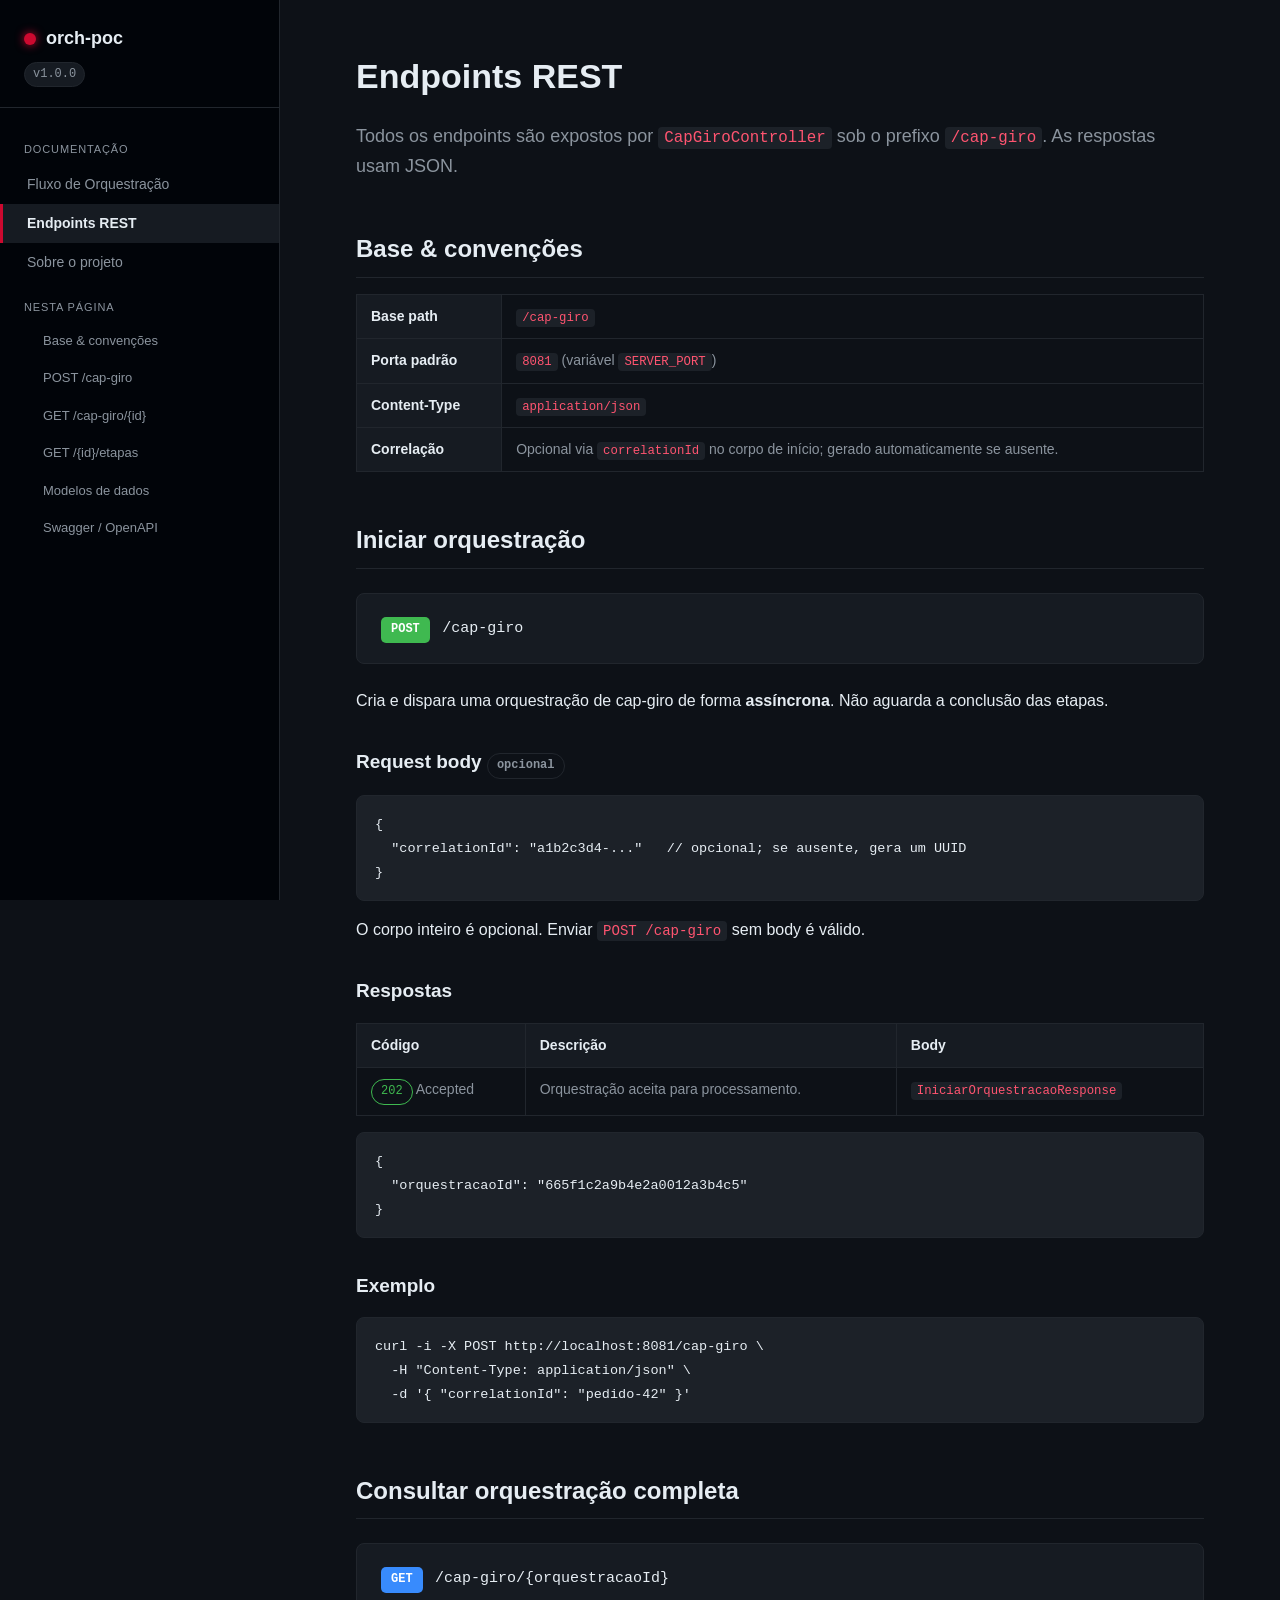
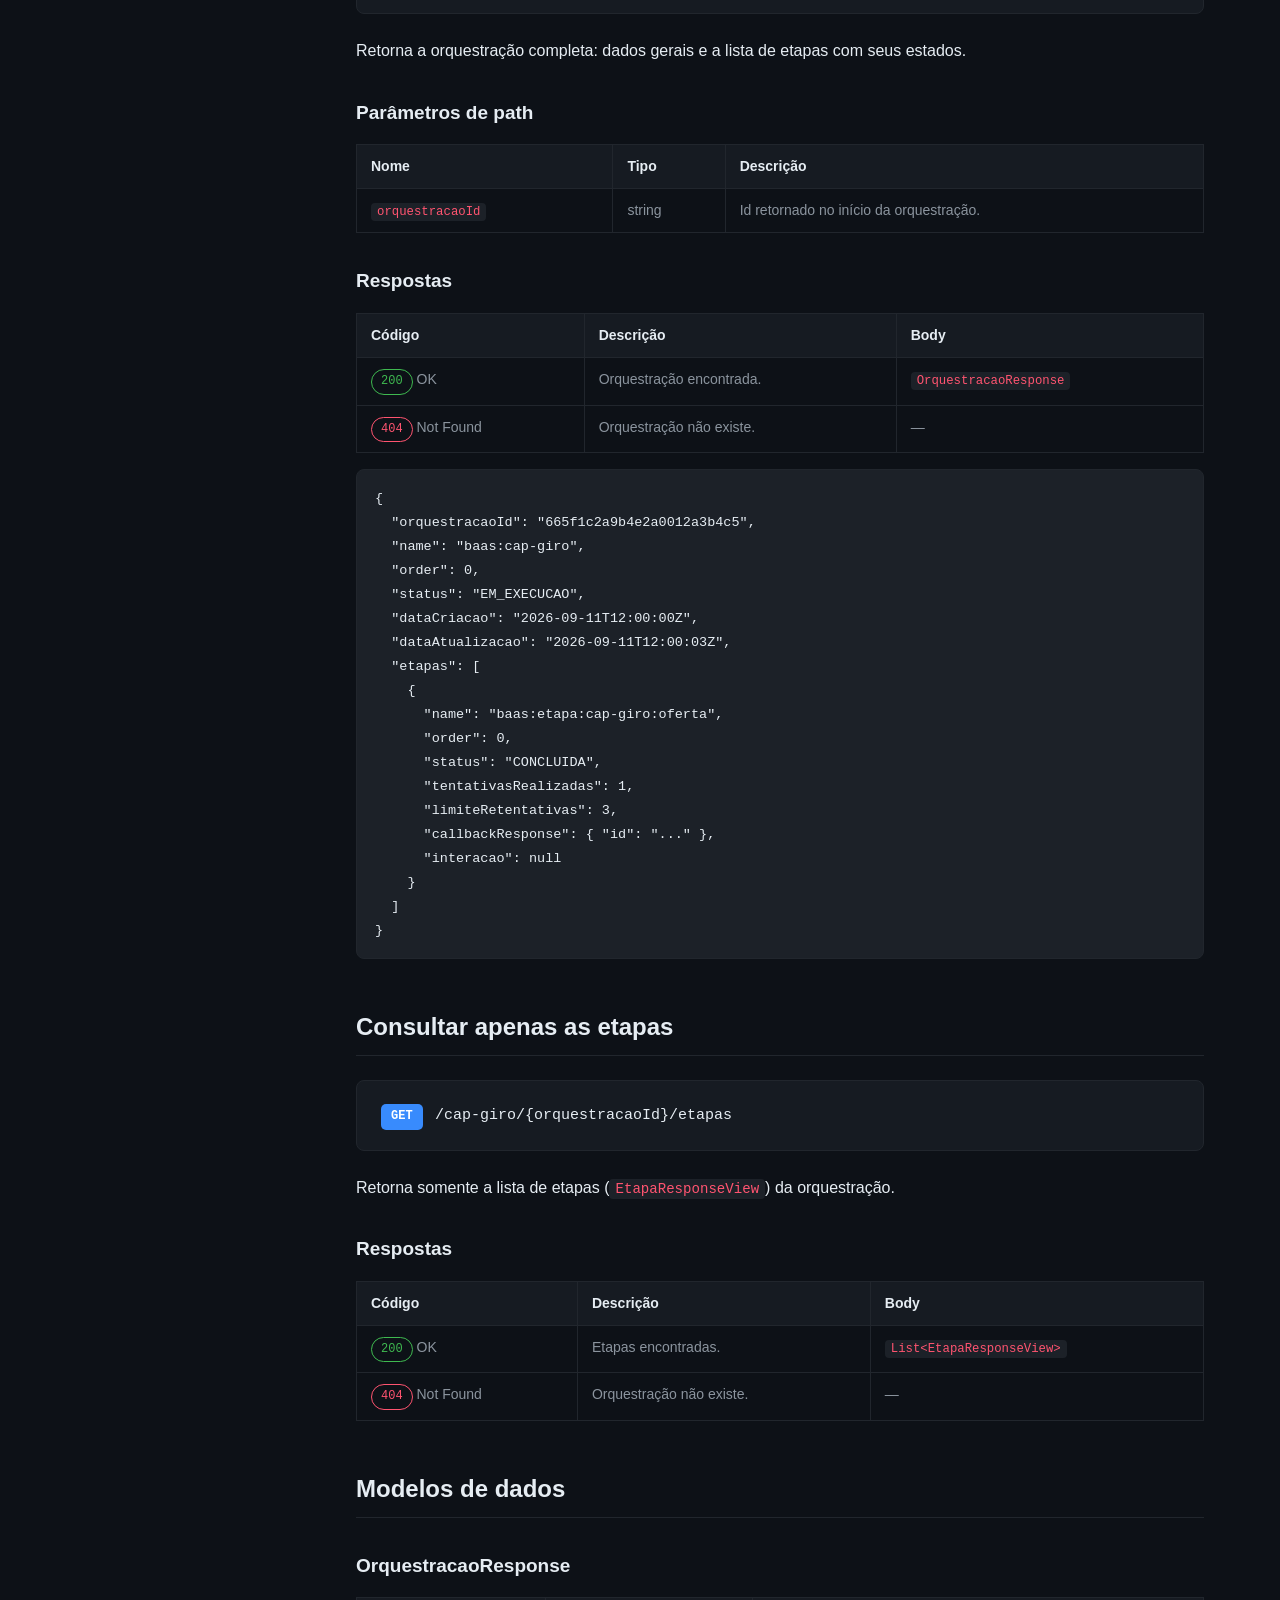
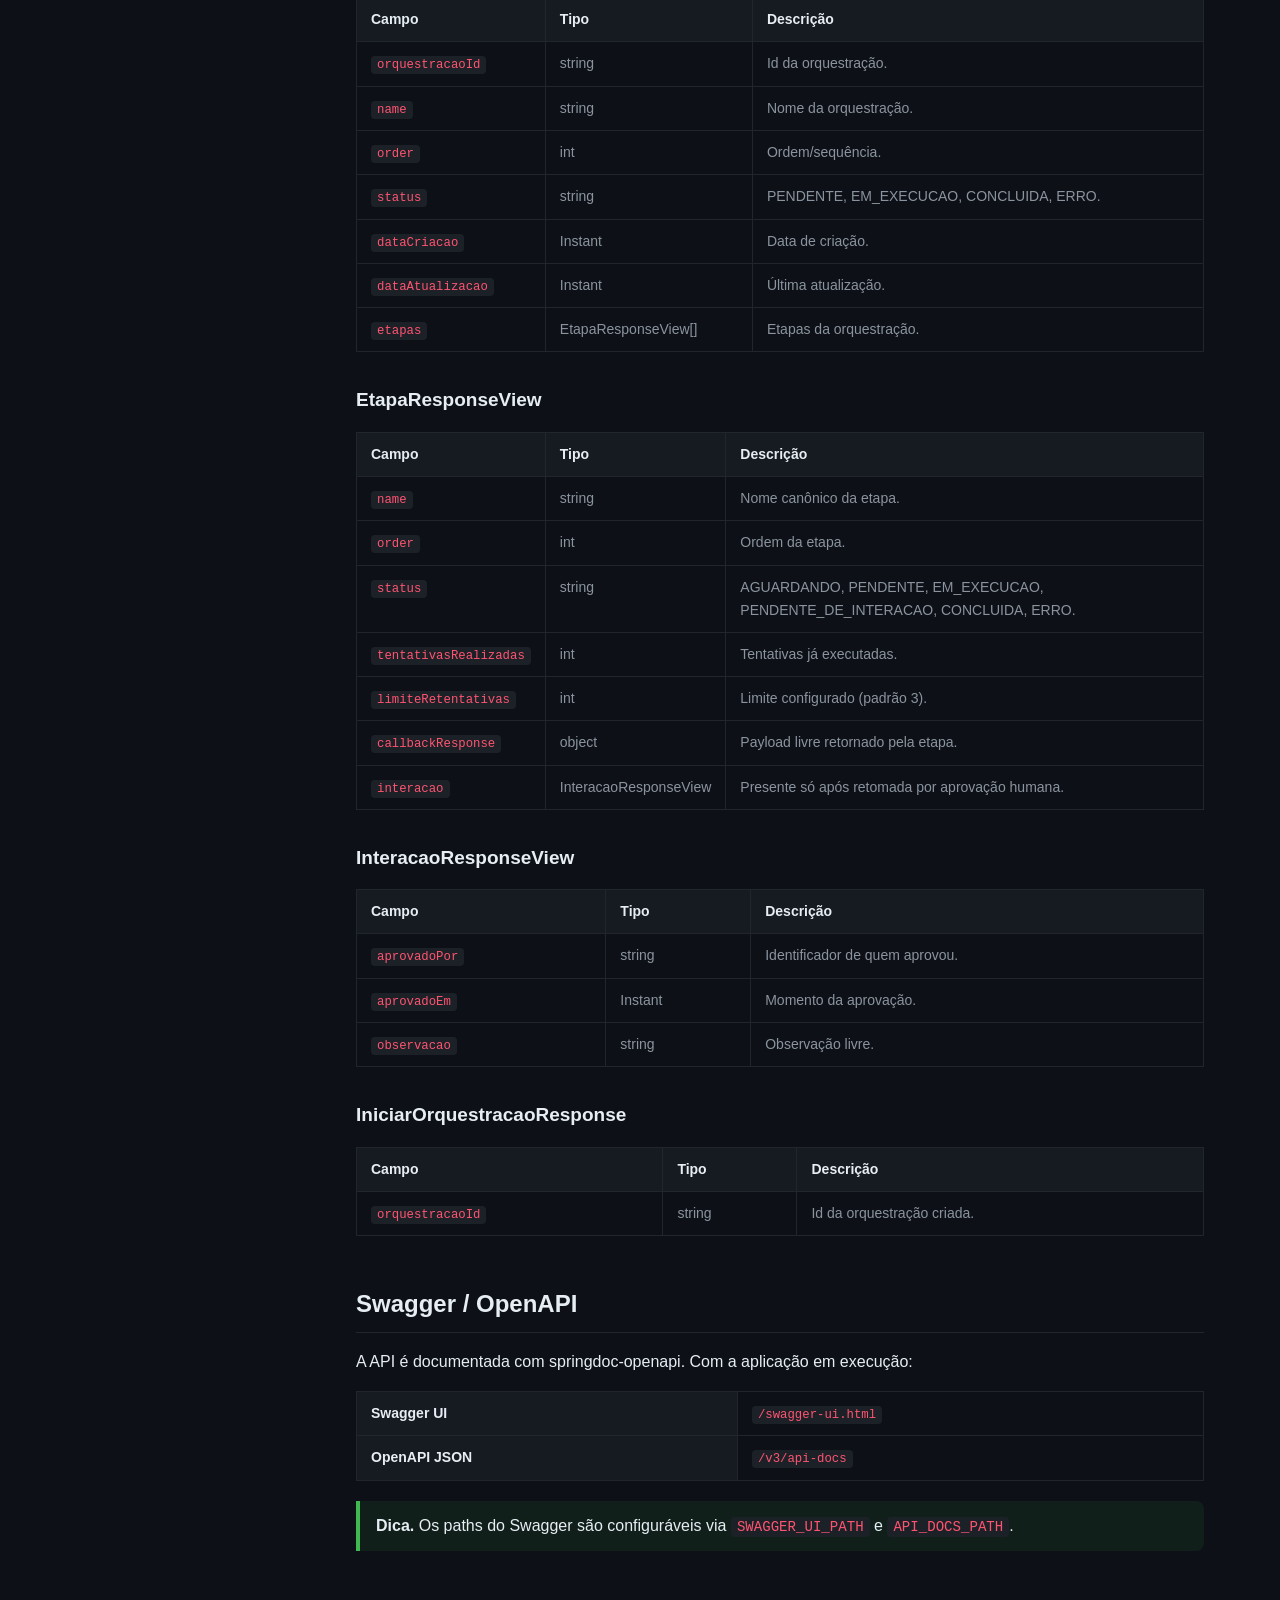
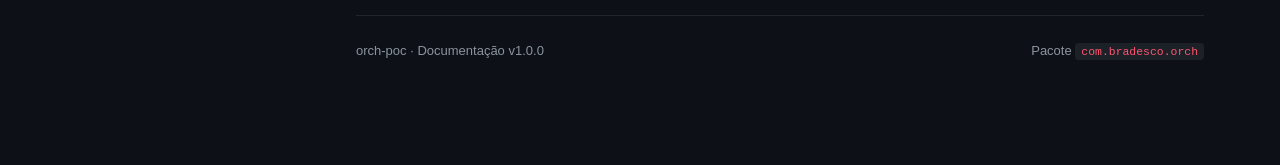
==== docs/endpoints.html @ 972d3a6c "FEAT(INTERACTION)" ====
<!DOCTYPE html>
<html lang="pt-BR">
<head>
    <meta charset="UTF-8">
    <meta name="viewport" content="width=device-width, initial-scale=1.0">
    <title>orch-poc · Endpoints REST</title>
    <link rel="stylesheet" href="assets/style.css">
</head>
<body>
<div class="layout">

    <!-- ================= SIDEBAR ================= -->
    <aside class="sidebar">
        <div class="brand">
            <h1><span class="dot"></span> orch-poc</h1>
            <span class="ver">v1.0.0</span>
        </div>
        <nav>
            <div class="group-title">Documentação</div>
            <a href="index.html">Fluxo de Orquestração</a>
            <a href="endpoints.html" class="active">Endpoints REST</a>
            <a href="sobre.html">Sobre o projeto</a>

            <div class="group-title">Nesta página</div>
            <a href="#base" class="sub">Base &amp; convenções</a>
            <a href="#iniciar" class="sub">POST /cap-giro</a>
            <a href="#consultar" class="sub">GET /cap-giro/{id}</a>
            <a href="#etapas" class="sub">GET /{id}/etapas</a>
            <a href="#modelos" class="sub">Modelos de dados</a>
            <a href="#swagger" class="sub">Swagger / OpenAPI</a>
        </nav>
    </aside>

    <!-- ================= CONTEÚDO ================= -->
    <main class="content">
        <h1>Endpoints REST</h1>
        <p class="lead">
            Todos os endpoints são expostos por <code>CapGiroController</code> sob o prefixo
            <code>/cap-giro</code>. As respostas usam JSON.
        </p>

        <!-- ---------- Base ---------- -->
        <h2 id="base">Base &amp; convenções</h2>
        <table>
            <tbody>
                <tr><th>Base path</th><td><code>/cap-giro</code></td></tr>
                <tr><th>Porta padrão</th><td><code>8081</code> (variável <code>SERVER_PORT</code>)</td></tr>
                <tr><th>Content-Type</th><td><code>application/json</code></td></tr>
                <tr><th>Correlação</th><td>Opcional via <code>correlationId</code> no corpo de início; gerado automaticamente se ausente.</td></tr>
            </tbody>
        </table>

        <!-- ---------- POST ---------- -->
        <h2 id="iniciar">Iniciar orquestração</h2>
        <div class="endpoint">
            <span class="method post">POST</span>
            <span class="path">/cap-giro</span>
        </div>
        <p>Cria e dispara uma orquestração de cap-giro de forma <strong>assíncrona</strong>. Não aguarda a conclusão das etapas.</p>

        <h3>Request body <span class="pill">opcional</span></h3>
        <pre><code>{
  "correlationId": "a1b2c3d4-..."   // opcional; se ausente, gera um UUID
}</code></pre>
        <p>O corpo inteiro é opcional. Enviar <code>POST /cap-giro</code> sem body é válido.</p>

        <h3>Respostas</h3>
        <table>
            <thead><tr><th>Código</th><th>Descrição</th><th>Body</th></tr></thead>
            <tbody>
                <tr>
                    <td><span class="pill ok">202</span> Accepted</td>
                    <td>Orquestração aceita para processamento.</td>
                    <td><code>IniciarOrquestracaoResponse</code></td>
                </tr>
            </tbody>
        </table>
        <pre><code>{
  "orquestracaoId": "665f1c2a9b4e2a0012a3b4c5"
}</code></pre>

        <h3>Exemplo</h3>
        <pre><code>curl -i -X POST http://localhost:8081/cap-giro \
  -H "Content-Type: application/json" \
  -d '{ "correlationId": "pedido-42" }'</code></pre>

        <!-- ---------- GET completo ---------- -->
        <h2 id="consultar">Consultar orquestração completa</h2>
        <div class="endpoint">
            <span class="method get">GET</span>
            <span class="path">/cap-giro/{orquestracaoId}</span>
        </div>
        <p>Retorna a orquestração completa: dados gerais e a lista de etapas com seus estados.</p>

        <h3>Parâmetros de path</h3>
        <table>
            <thead><tr><th>Nome</th><th>Tipo</th><th>Descrição</th></tr></thead>
            <tbody>
                <tr><td><code>orquestracaoId</code></td><td>string</td><td>Id retornado no início da orquestração.</td></tr>
            </tbody>
        </table>

        <h3>Respostas</h3>
        <table>
            <thead><tr><th>Código</th><th>Descrição</th><th>Body</th></tr></thead>
            <tbody>
                <tr><td><span class="pill ok">200</span> OK</td><td>Orquestração encontrada.</td><td><code>OrquestracaoResponse</code></td></tr>
                <tr><td><span class="pill err">404</span> Not Found</td><td>Orquestração não existe.</td><td>—</td></tr>
            </tbody>
        </table>
        <pre><code>{
  "orquestracaoId": "665f1c2a9b4e2a0012a3b4c5",
  "name": "baas:cap-giro",
  "order": 0,
  "status": "EM_EXECUCAO",
  "dataCriacao": "2026-09-11T12:00:00Z",
  "dataAtualizacao": "2026-09-11T12:00:03Z",
  "etapas": [
    {
      "name": "baas:etapa:cap-giro:oferta",
      "order": 0,
      "status": "CONCLUIDA",
      "tentativasRealizadas": 1,
      "limiteRetentativas": 3,
      "callbackResponse": { "id": "..." },
      "interacao": null
    }
  ]
}</code></pre>

        <!-- ---------- GET etapas ---------- -->
        <h2 id="etapas">Consultar apenas as etapas</h2>
        <div class="endpoint">
            <span class="method get">GET</span>
            <span class="path">/cap-giro/{orquestracaoId}/etapas</span>
        </div>
        <p>Retorna somente a lista de etapas (<code>EtapaResponseView</code>) da orquestração.</p>

        <h3>Respostas</h3>
        <table>
            <thead><tr><th>Código</th><th>Descrição</th><th>Body</th></tr></thead>
            <tbody>
                <tr><td><span class="pill ok">200</span> OK</td><td>Etapas encontradas.</td><td><code>List&lt;EtapaResponseView&gt;</code></td></tr>
                <tr><td><span class="pill err">404</span> Not Found</td><td>Orquestração não existe.</td><td>—</td></tr>
            </tbody>
        </table>

        <!-- ---------- Modelos ---------- -->
        <h2 id="modelos">Modelos de dados</h2>

        <h3>OrquestracaoResponse</h3>
        <table>
            <thead><tr><th>Campo</th><th>Tipo</th><th>Descrição</th></tr></thead>
            <tbody>
                <tr><td><code>orquestracaoId</code></td><td>string</td><td>Id da orquestração.</td></tr>
                <tr><td><code>name</code></td><td>string</td><td>Nome da orquestração.</td></tr>
                <tr><td><code>order</code></td><td>int</td><td>Ordem/sequência.</td></tr>
                <tr><td><code>status</code></td><td>string</td><td>PENDENTE, EM_EXECUCAO, CONCLUIDA, ERRO.</td></tr>
                <tr><td><code>dataCriacao</code></td><td>Instant</td><td>Data de criação.</td></tr>
                <tr><td><code>dataAtualizacao</code></td><td>Instant</td><td>Última atualização.</td></tr>
                <tr><td><code>etapas</code></td><td>EtapaResponseView[]</td><td>Etapas da orquestração.</td></tr>
            </tbody>
        </table>

        <h3>EtapaResponseView</h3>
        <table>
            <thead><tr><th>Campo</th><th>Tipo</th><th>Descrição</th></tr></thead>
            <tbody>
                <tr><td><code>name</code></td><td>string</td><td>Nome canônico da etapa.</td></tr>
                <tr><td><code>order</code></td><td>int</td><td>Ordem da etapa.</td></tr>
                <tr><td><code>status</code></td><td>string</td><td>AGUARDANDO, PENDENTE, EM_EXECUCAO, PENDENTE_DE_INTERACAO, CONCLUIDA, ERRO.</td></tr>
                <tr><td><code>tentativasRealizadas</code></td><td>int</td><td>Tentativas já executadas.</td></tr>
                <tr><td><code>limiteRetentativas</code></td><td>int</td><td>Limite configurado (padrão 3).</td></tr>
                <tr><td><code>callbackResponse</code></td><td>object</td><td>Payload livre retornado pela etapa.</td></tr>
                <tr><td><code>interacao</code></td><td>InteracaoResponseView</td><td>Presente só após retomada por aprovação humana.</td></tr>
            </tbody>
        </table>

        <h3>InteracaoResponseView</h3>
        <table>
            <thead><tr><th>Campo</th><th>Tipo</th><th>Descrição</th></tr></thead>
            <tbody>
                <tr><td><code>aprovadoPor</code></td><td>string</td><td>Identificador de quem aprovou.</td></tr>
                <tr><td><code>aprovadoEm</code></td><td>Instant</td><td>Momento da aprovação.</td></tr>
                <tr><td><code>observacao</code></td><td>string</td><td>Observação livre.</td></tr>
            </tbody>
        </table>

        <h3>IniciarOrquestracaoResponse</h3>
        <table>
            <thead><tr><th>Campo</th><th>Tipo</th><th>Descrição</th></tr></thead>
            <tbody>
                <tr><td><code>orquestracaoId</code></td><td>string</td><td>Id da orquestração criada.</td></tr>
            </tbody>
        </table>

        <!-- ---------- Swagger ---------- -->
        <h2 id="swagger">Swagger / OpenAPI</h2>
        <p>A API é documentada com springdoc-openapi. Com a aplicação em execução:</p>
        <table>
            <tbody>
                <tr><th>Swagger UI</th><td><code>/swagger-ui.html</code></td></tr>
                <tr><th>OpenAPI JSON</th><td><code>/v3/api-docs</code></td></tr>
            </tbody>
        </table>
        <div class="note tip">
            <strong>Dica.</strong> Os paths do Swagger são configuráveis via
            <code>SWAGGER_UI_PATH</code> e <code>API_DOCS_PATH</code>.
        </div>

        <footer class="docfooter">
            <span>orch-poc · Documentação v1.0.0</span>
            <span>Pacote <code>com.bradesco.orch</code></span>
        </footer>
    </main>
</div>
</body>
</html>
---- docs/assets/style.css ----
/* ==========================================================================
   orch-poc — documentacao
   Tema escuro com sidebar fixa. Compartilhado por todas as paginas.
   ========================================================================== */

:root {
    --bg: #0d1117;
    --bg-elev: #161b22;
    --bg-sidebar: #010409;
    --border: #21262d;
    --text: #e6edf3;
    --text-muted: #8b949e;
    --accent: #cc092f;          /* vermelho Bradesco */
    --accent-soft: #ff5470;
    --link: #58a6ff;
    --code-bg: #1c2128;
    --green: #3fb950;
    --yellow: #d29922;
    --blue: #388bfd;
    --purple: #a371f7;
    --sidebar-w: 280px;
    --radius: 8px;
    --font: -apple-system, BlinkMacSystemFont, "Segoe UI", Roboto, Helvetica, Arial, sans-serif;
    --mono: "SFMono-Regular", ui-monospace, "Cascadia Code", Consolas, "Liberation Mono", monospace;
}

* { box-sizing: border-box; }

html { scroll-behavior: smooth; }

body {
    margin: 0;
    background: var(--bg);
    color: var(--text);
    font-family: var(--font);
    font-size: 16px;
    line-height: 1.65;
    -webkit-font-smoothing: antialiased;
}

a { color: var(--link); text-decoration: none; }
a:hover { text-decoration: underline; }

/* ---------- Layout ---------- */
.layout { display: flex; min-height: 100vh; }

/* ---------- Sidebar ---------- */
.sidebar {
    width: var(--sidebar-w);
    min-width: var(--sidebar-w);
    background: var(--bg-sidebar);
    border-right: 1px solid var(--border);
    padding: 24px 0;
    position: sticky;
    top: 0;
    height: 100vh;
    overflow-y: auto;
}

.sidebar .brand {
    padding: 0 24px 20px;
    border-bottom: 1px solid var(--border);
    margin-bottom: 16px;
}
.sidebar .brand h1 {
    font-size: 18px;
    margin: 0;
    display: flex;
    align-items: center;
    gap: 10px;
}
.sidebar .brand .dot {
    width: 12px; height: 12px; border-radius: 50%;
    background: var(--accent);
    box-shadow: 0 0 10px var(--accent);
}
.sidebar .brand .ver {
    display: inline-block;
    margin-top: 8px;
    font-size: 12px;
    color: var(--text-muted);
    font-family: var(--mono);
    background: var(--bg-elev);
    border: 1px solid var(--border);
    padding: 2px 8px;
    border-radius: 20px;
}

.sidebar nav .group-title {
    padding: 16px 24px 6px;
    font-size: 11px;
    letter-spacing: 0.08em;
    text-transform: uppercase;
    color: var(--text-muted);
}
.sidebar nav a {
    display: block;
    padding: 8px 24px;
    color: var(--text-muted);
    border-left: 3px solid transparent;
    font-size: 14px;
}
.sidebar nav a:hover {
    color: var(--text);
    background: var(--bg-elev);
    text-decoration: none;
}
.sidebar nav a.active {
    color: var(--text);
    border-left-color: var(--accent);
    background: var(--bg-elev);
    font-weight: 600;
}
.sidebar nav a.sub { padding-left: 40px; font-size: 13px; }

/* ---------- Content ---------- */
.content {
    flex: 1;
    padding: 48px 56px 96px;
    max-width: 960px;
    margin: 0 auto;
    width: 100%;
}

.content h1 { font-size: 34px; margin: 0 0 8px; }
.content h2 {
    font-size: 24px;
    margin: 48px 0 16px;
    padding-bottom: 8px;
    border-bottom: 1px solid var(--border);
}
.content h3 { font-size: 19px; margin: 32px 0 12px; }
.content p { color: var(--text); }
.content .lead { color: var(--text-muted); font-size: 18px; margin-bottom: 32px; }

.content ul, .content ol { padding-left: 22px; }
.content li { margin: 6px 0; }

/* ---------- Code ---------- */
code {
    font-family: var(--mono);
    font-size: 0.88em;
    background: var(--code-bg);
    padding: 2px 6px;
    border-radius: 4px;
    color: var(--accent-soft);
}
pre {
    background: var(--code-bg);
    border: 1px solid var(--border);
    border-radius: var(--radius);
    padding: 16px 18px;
    overflow-x: auto;
    line-height: 1.5;
}
pre code {
    background: none;
    padding: 0;
    color: var(--text);
    font-size: 13.5px;
}

/* ---------- Tables ---------- */
table {
    width: 100%;
    border-collapse: collapse;
    margin: 16px 0;
    font-size: 14px;
}
th, td {
    text-align: left;
    padding: 10px 14px;
    border: 1px solid var(--border);
    vertical-align: top;
}
th { background: var(--bg-elev); color: var(--text); font-weight: 600; }
td { color: var(--text-muted); }
td code { color: var(--accent-soft); }

/* ---------- Callouts ---------- */
.note {
    border-left: 4px solid var(--blue);
    background: rgba(56, 139, 253, 0.08);
    padding: 12px 16px;
    border-radius: 0 var(--radius) var(--radius) 0;
    margin: 20px 0;
}
.note.warn { border-left-color: var(--yellow); background: rgba(210, 153, 34, 0.08); }
.note.tip  { border-left-color: var(--green); background: rgba(63, 185, 80, 0.08); }
.note strong { color: var(--text); }

/* ---------- HTTP method badges ---------- */
.method {
    display: inline-block;
    font-family: var(--mono);
    font-size: 12px;
    font-weight: 700;
    padding: 3px 10px;
    border-radius: 5px;
    margin-right: 8px;
    color: #fff;
}
.method.get  { background: var(--blue); }
.method.post { background: var(--green); }
.method.put  { background: var(--yellow); color: #000; }
.method.del  { background: var(--accent); }

.endpoint {
    background: var(--bg-elev);
    border: 1px solid var(--border);
    border-radius: var(--radius);
    padding: 20px 24px;
    margin: 24px 0;
}
.endpoint .path {
    font-family: var(--mono);
    font-size: 15px;
    color: var(--text);
}

/* ---------- Status pills ---------- */
.pill {
    display: inline-block;
    font-family: var(--mono);
    font-size: 12px;
    padding: 2px 9px;
    border-radius: 20px;
    border: 1px solid var(--border);
    color: var(--text-muted);
}
.pill.ok   { color: var(--green);  border-color: var(--green); }
.pill.warn { color: var(--yellow); border-color: var(--yellow); }
.pill.err  { color: var(--accent-soft); border-color: var(--accent-soft); }
.pill.info { color: var(--blue);   border-color: var(--blue); }

/* ---------- Flow diagram ---------- */
.flow {
    display: flex;
    flex-direction: column;
    gap: 12px;
    margin: 24px 0;
}
.flow .step {
    display: flex;
    gap: 16px;
    align-items: flex-start;
    background: var(--bg-elev);
    border: 1px solid var(--border);
    border-radius: var(--radius);
    padding: 16px 18px;
}
.flow .step .num {
    flex: 0 0 32px;
    height: 32px; width: 32px;
    display: flex; align-items: center; justify-content: center;
    background: var(--accent);
    color: #fff;
    border-radius: 50%;
    font-weight: 700;
    font-family: var(--mono);
}
.flow .step .body h4 { margin: 2px 0 4px; font-size: 16px; }
.flow .step .body p { margin: 0; color: var(--text-muted); font-size: 14px; }
.flow .arrow { text-align: center; color: var(--text-muted); font-size: 20px; line-height: 0.4; }

/* ---------- Cards ---------- */
.cards { display: grid; grid-template-columns: repeat(auto-fit, minmax(220px, 1fr)); gap: 16px; margin: 24px 0; }
.card {
    background: var(--bg-elev);
    border: 1px solid var(--border);
    border-radius: var(--radius);
    padding: 20px;
}
.card h3 { margin: 0 0 8px; font-size: 16px; }
.card p { margin: 0; color: var(--text-muted); font-size: 14px; }

/* ---------- Footer ---------- */
.docfooter {
    margin-top: 64px;
    padding-top: 24px;
    border-top: 1px solid var(--border);
    color: var(--text-muted);
    font-size: 13px;
    display: flex;
    justify-content: space-between;
    flex-wrap: wrap;
    gap: 8px;
}

/* ---------- Responsive ---------- */
@media (max-width: 800px) {
    .layout { flex-direction: column; }
    .sidebar { width: 100%; min-width: 0; height: auto; position: relative; }
    .sidebar { height: auto; }
    .content { padding: 32px 20px 64px; }
}
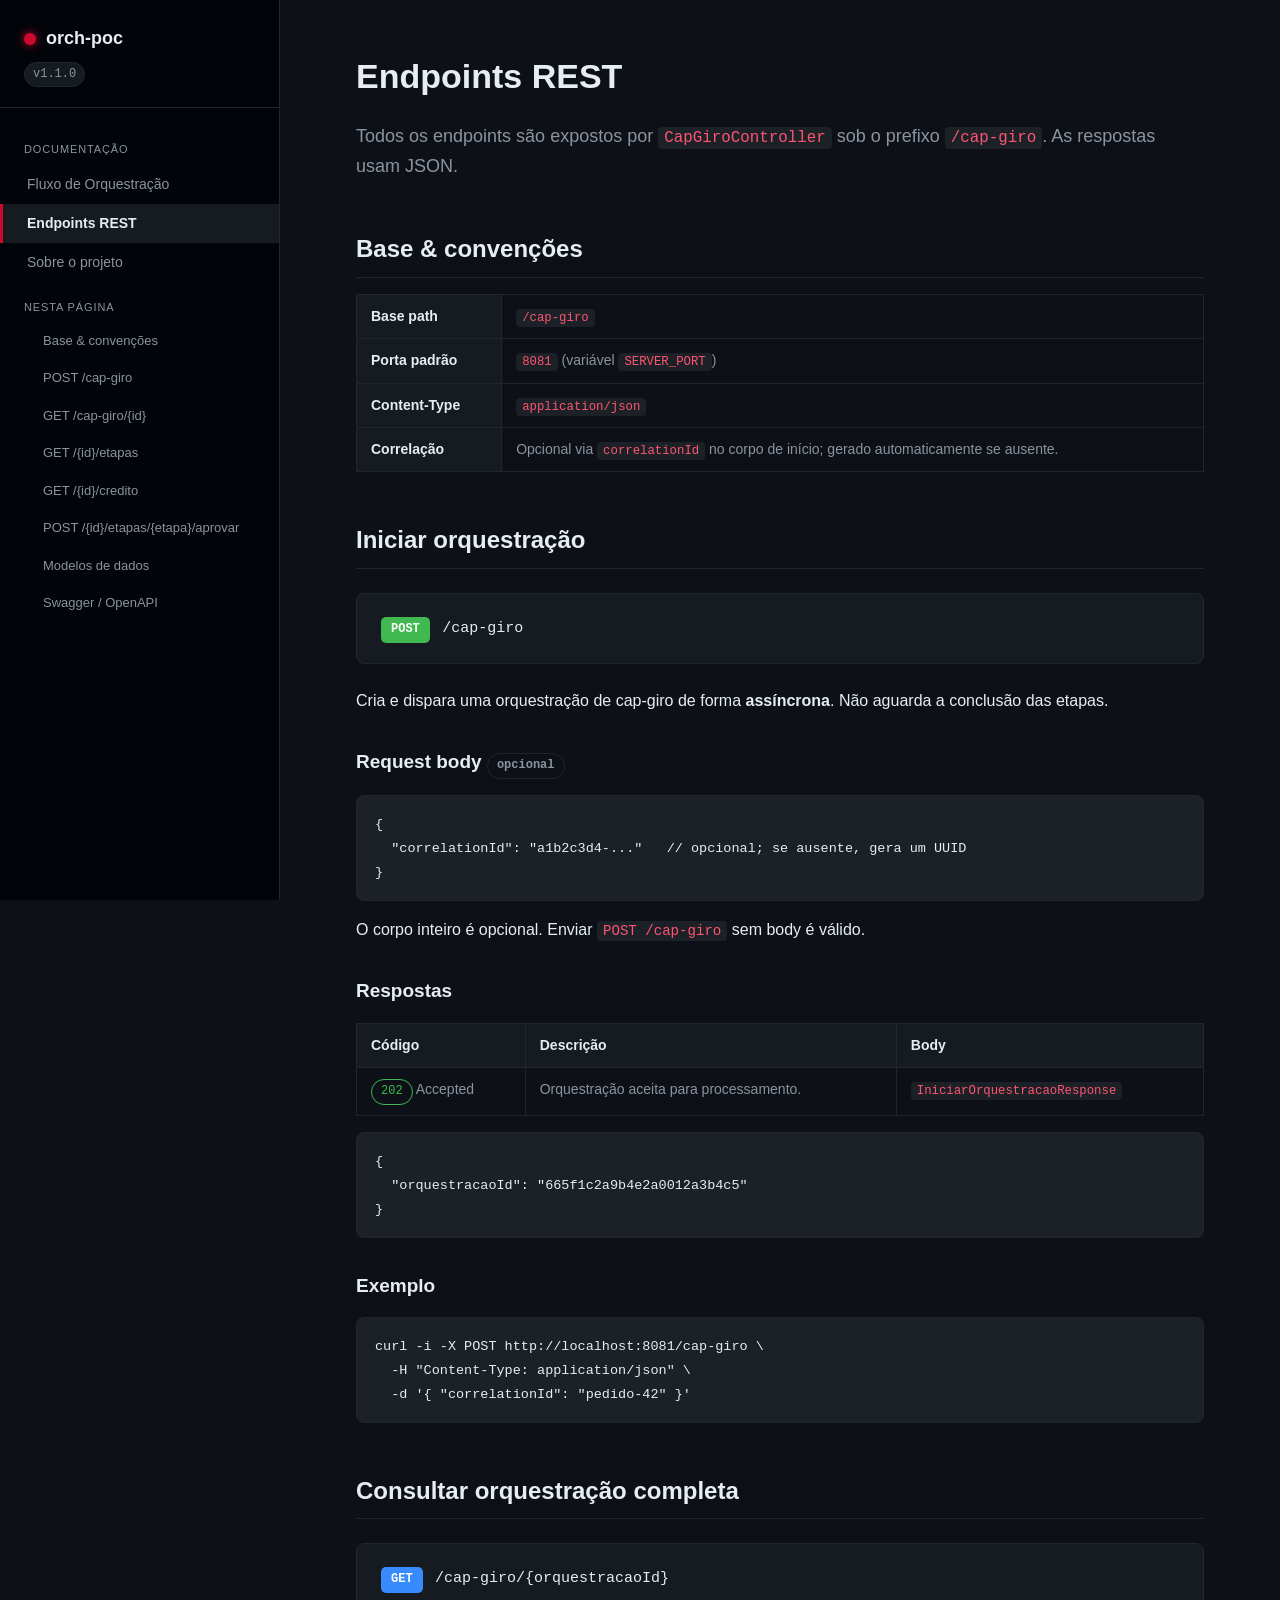
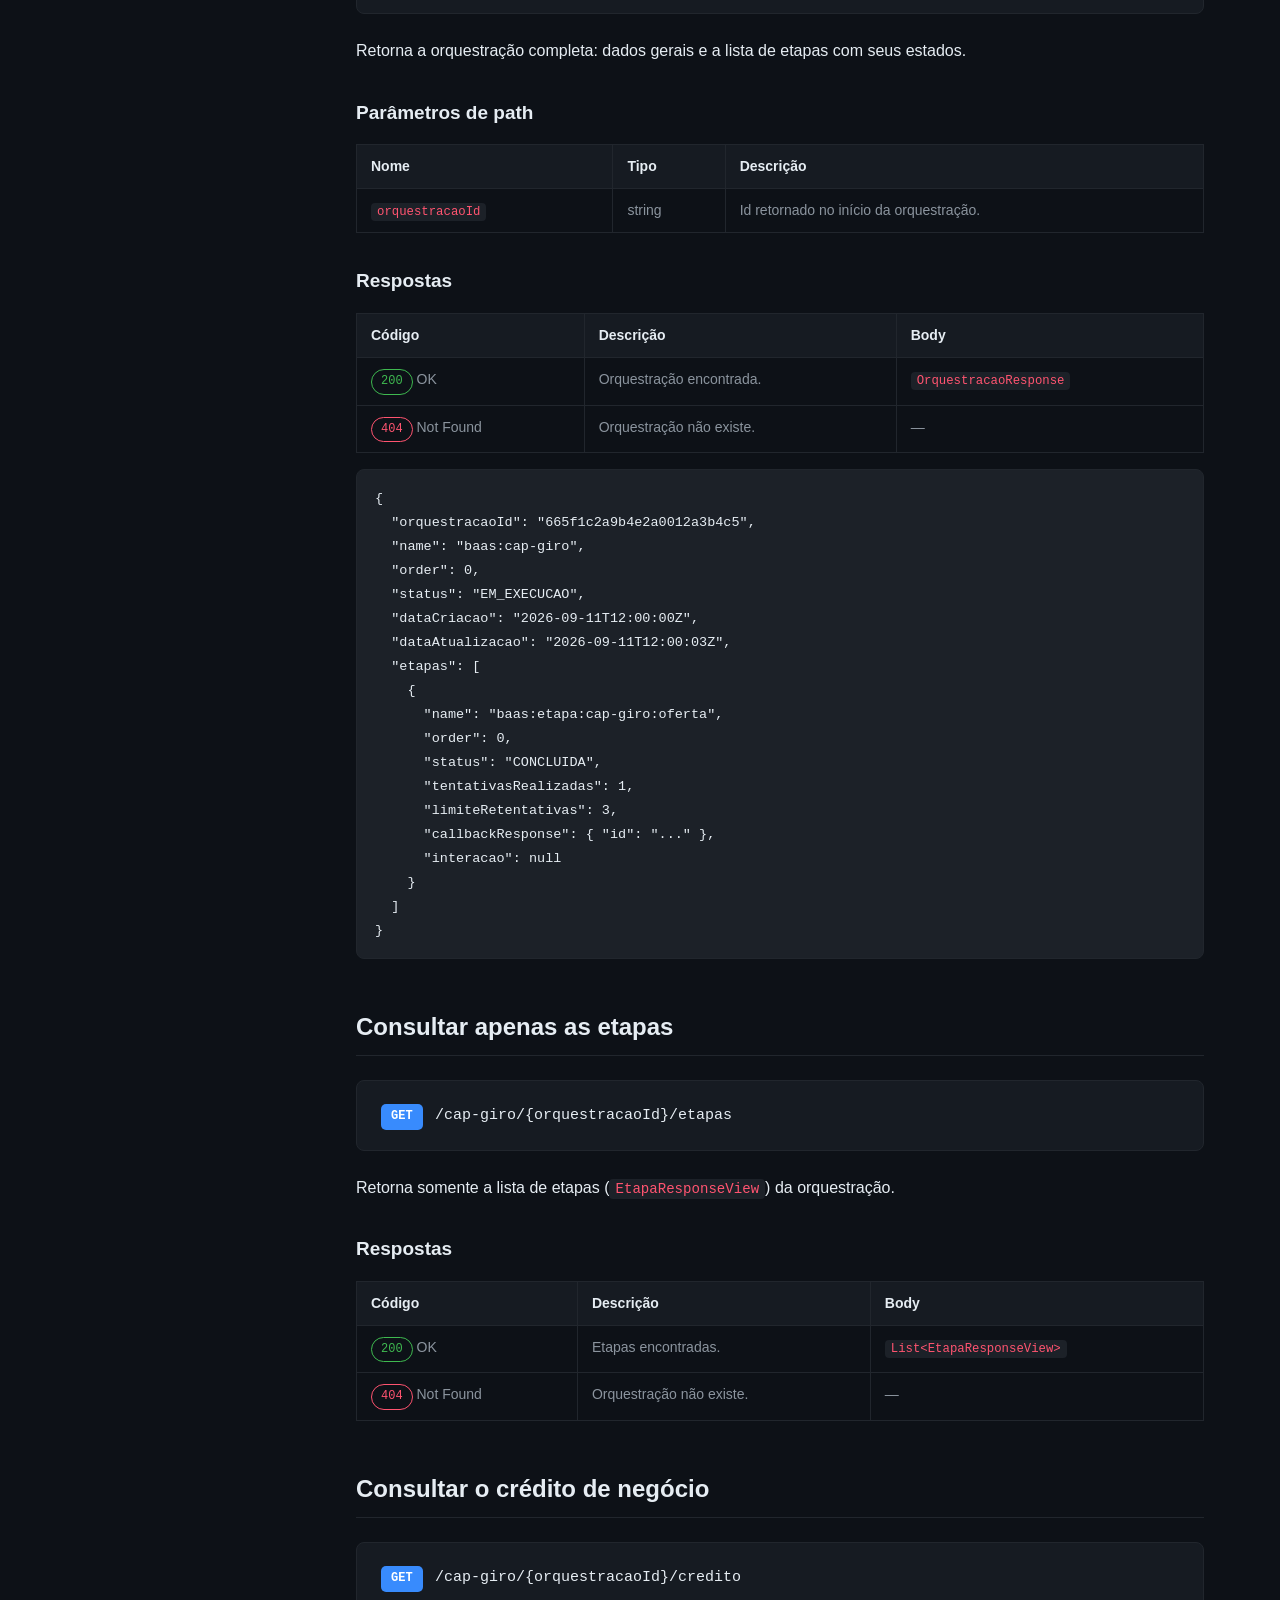
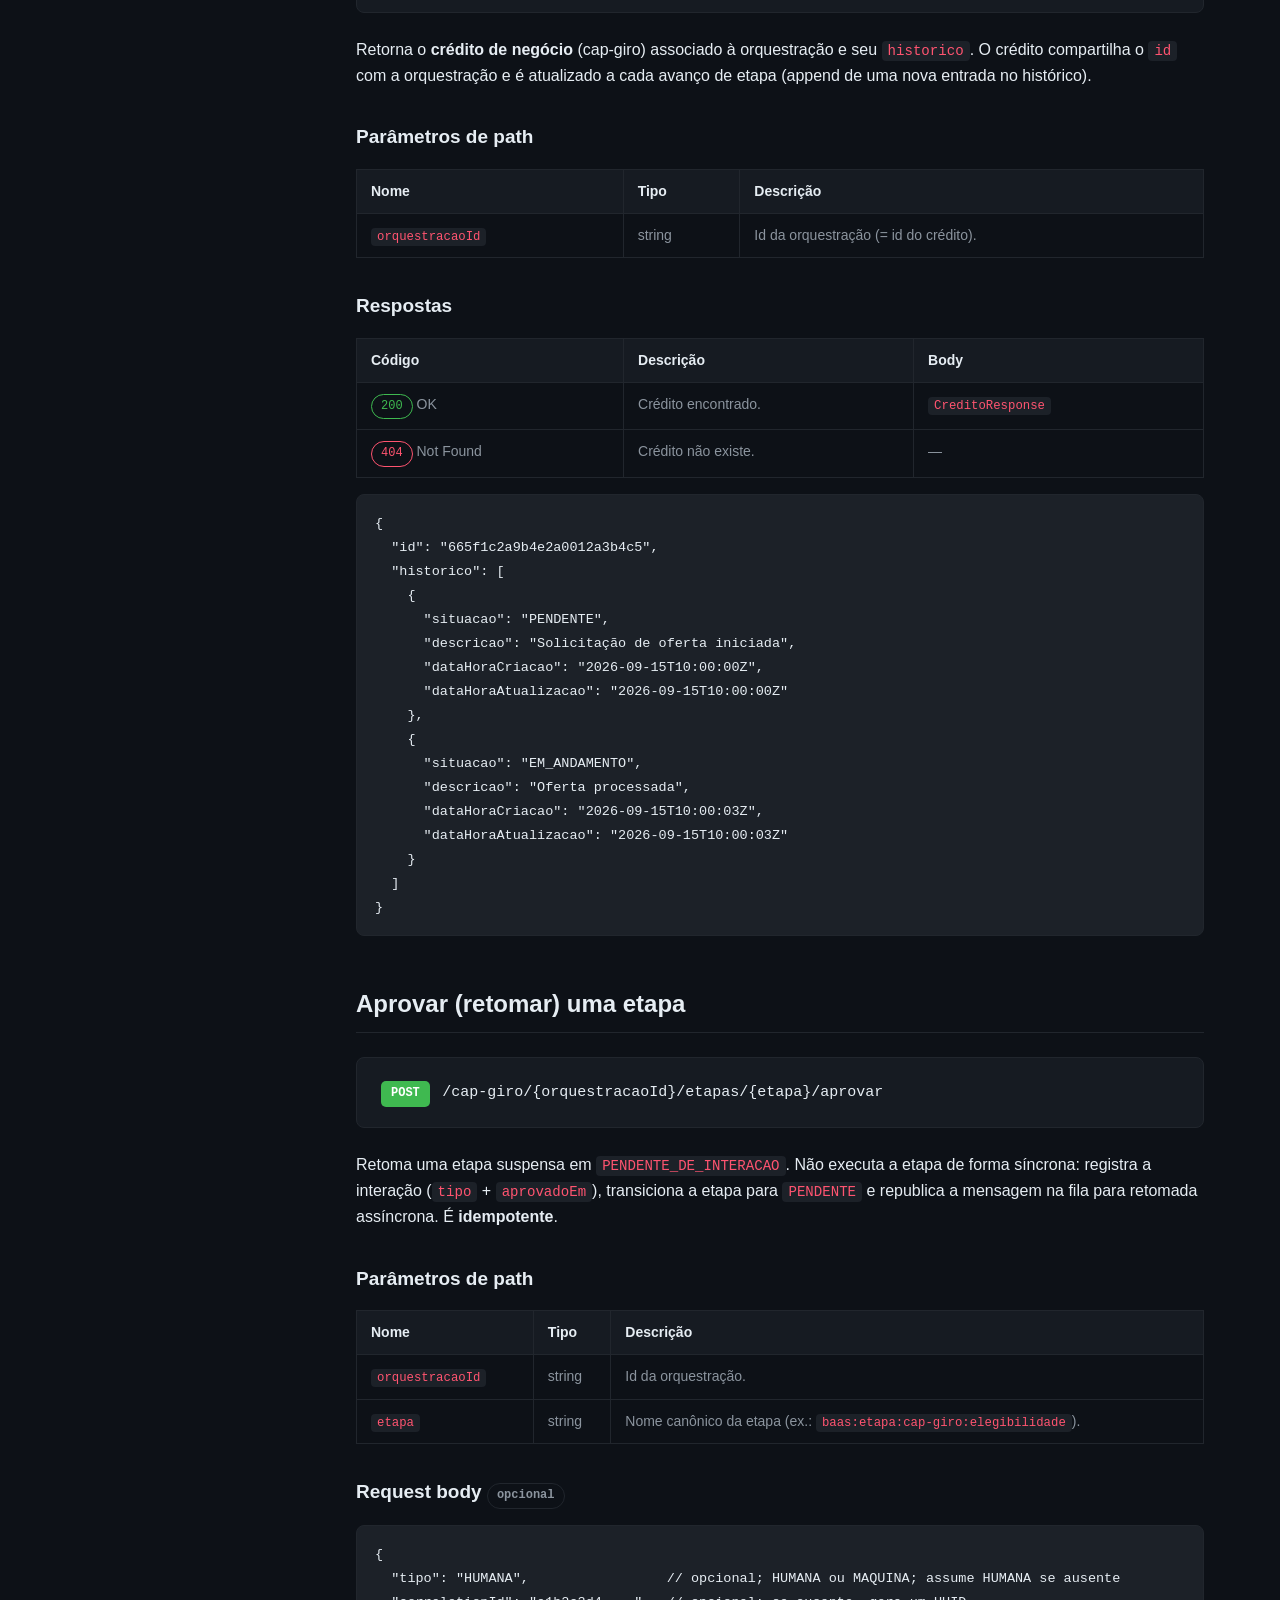
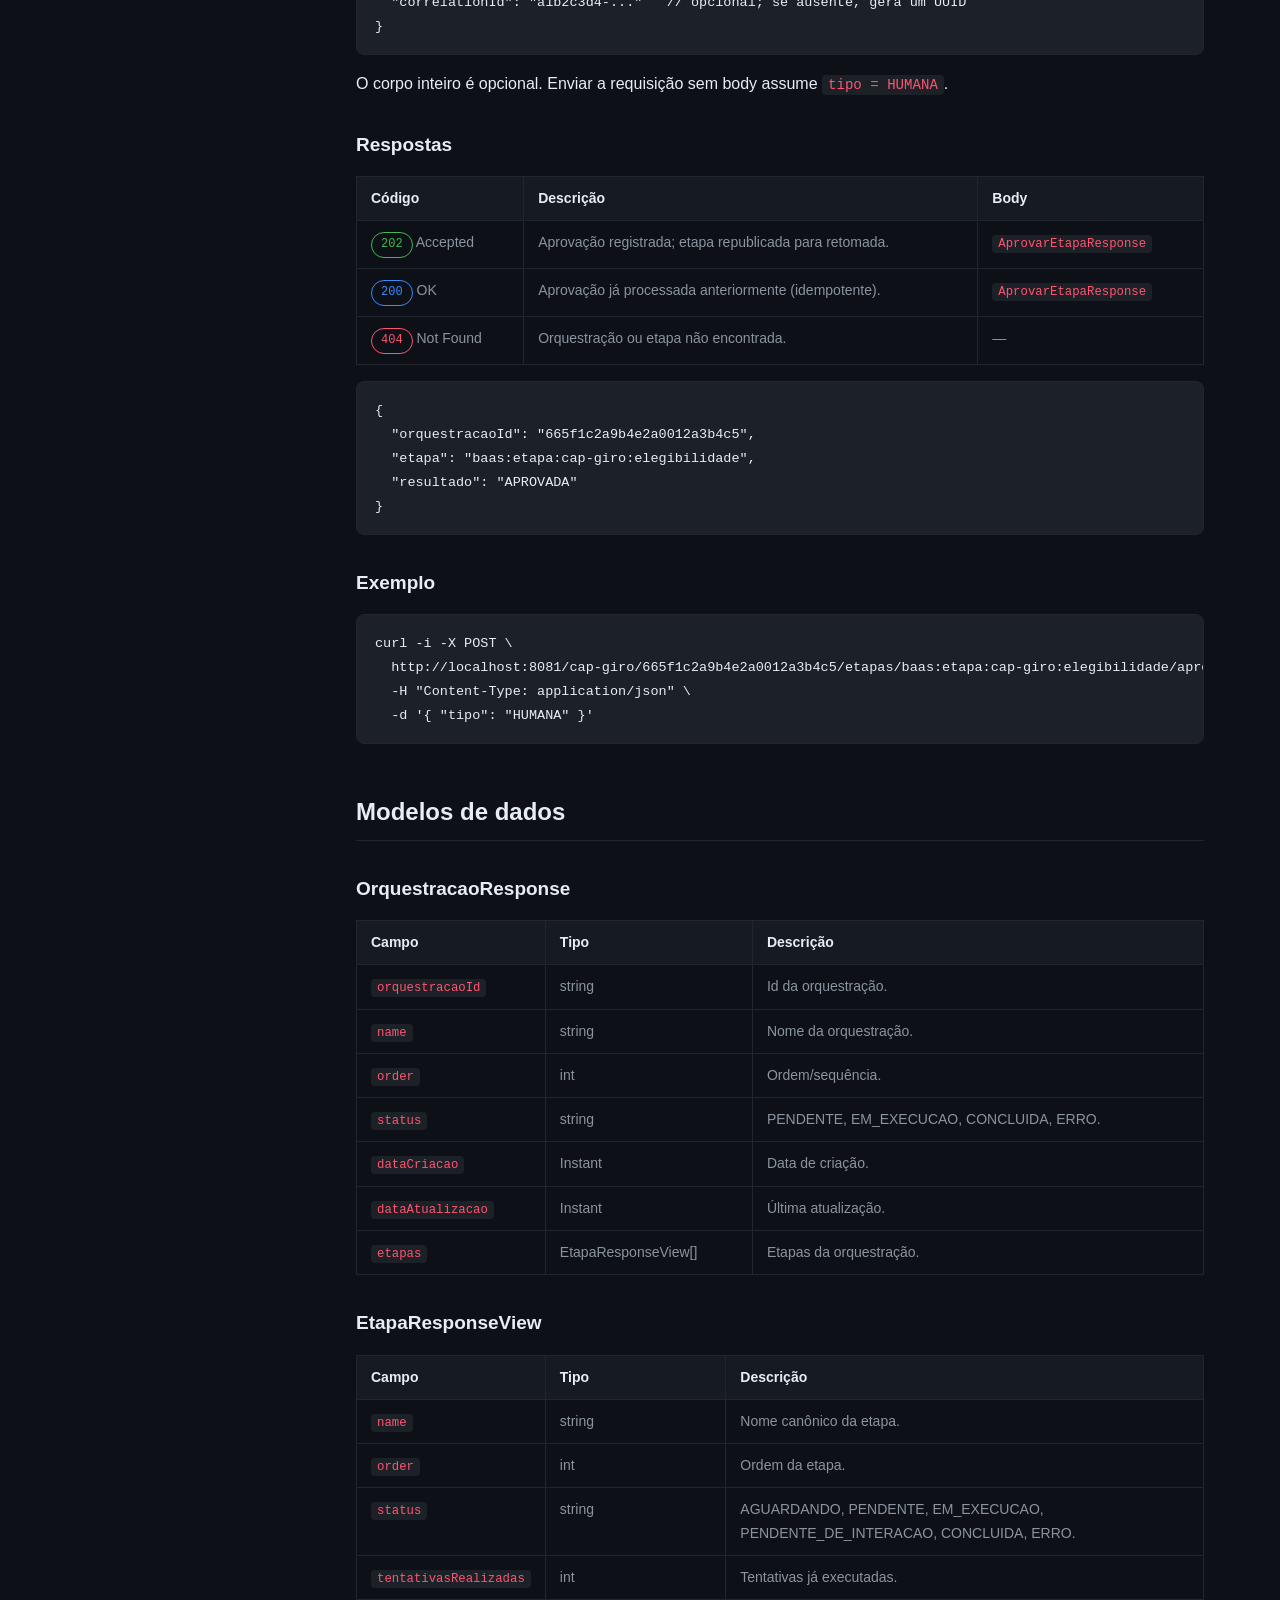
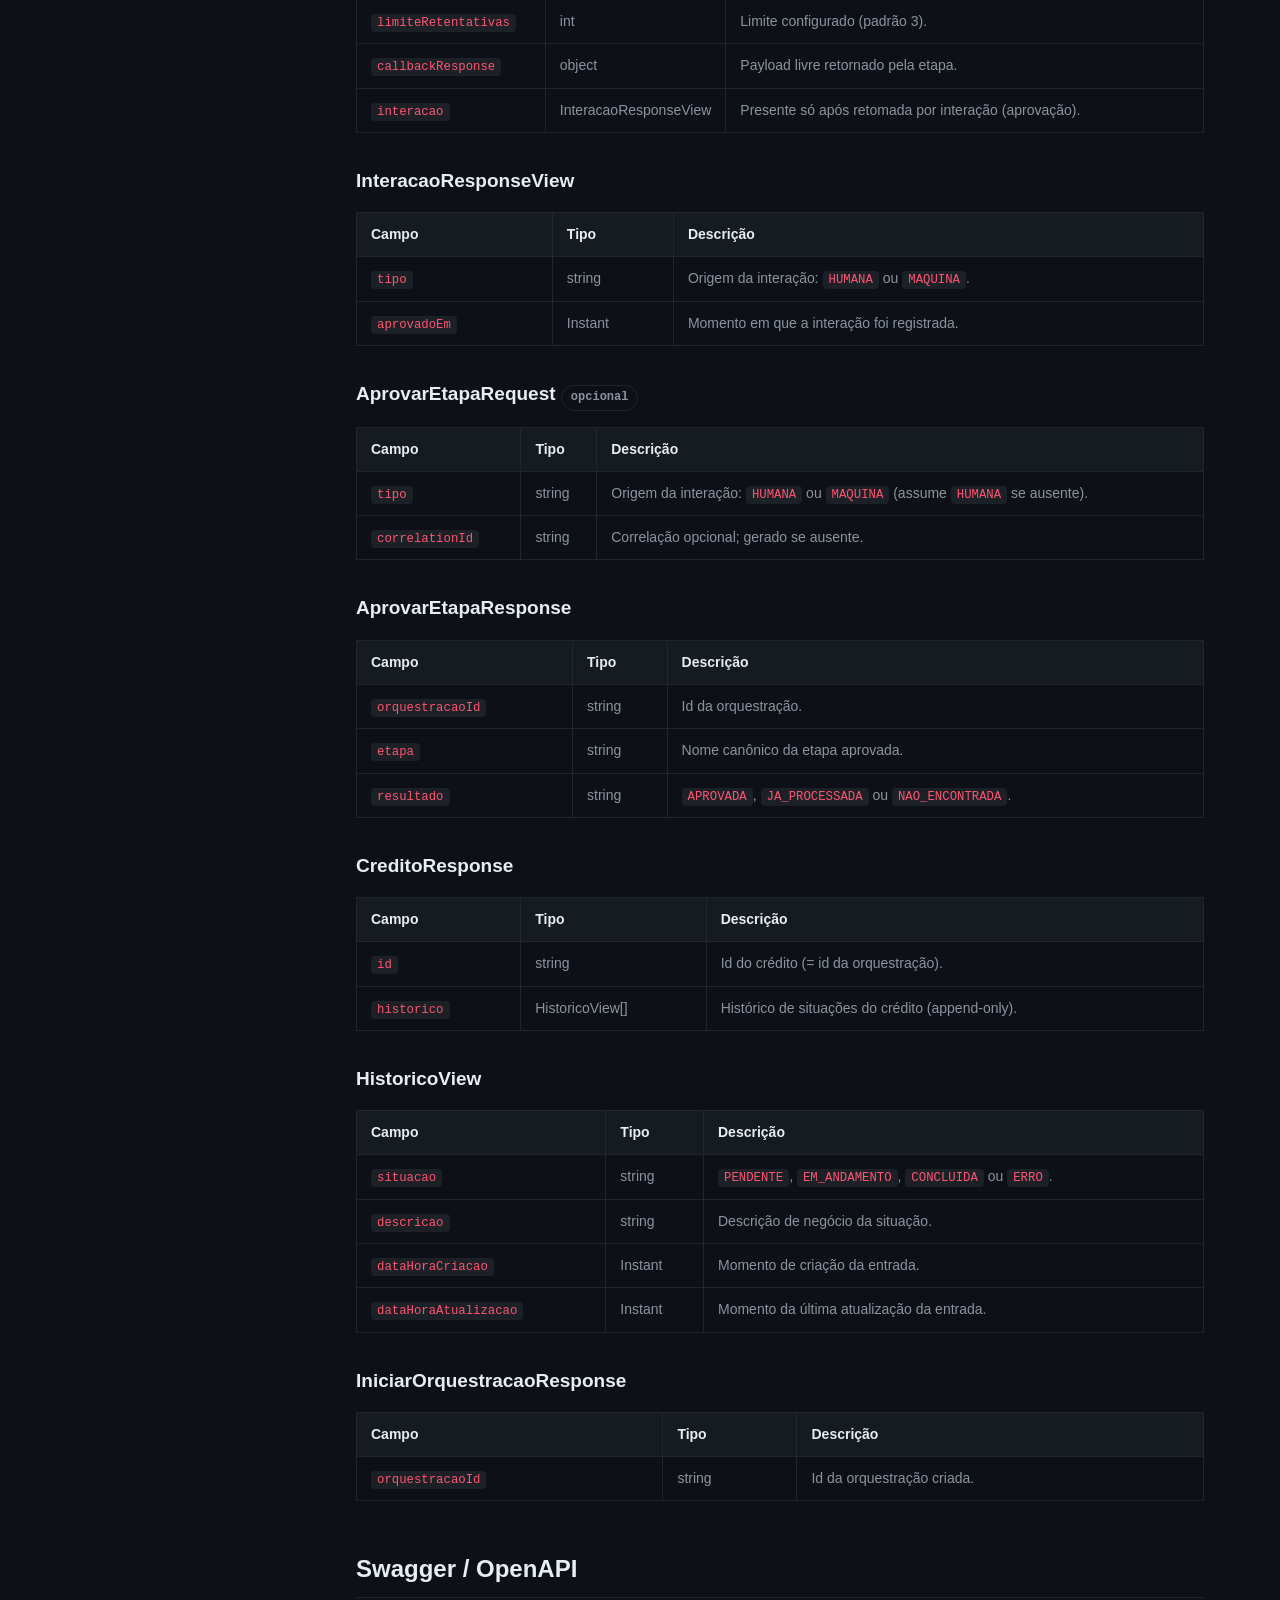
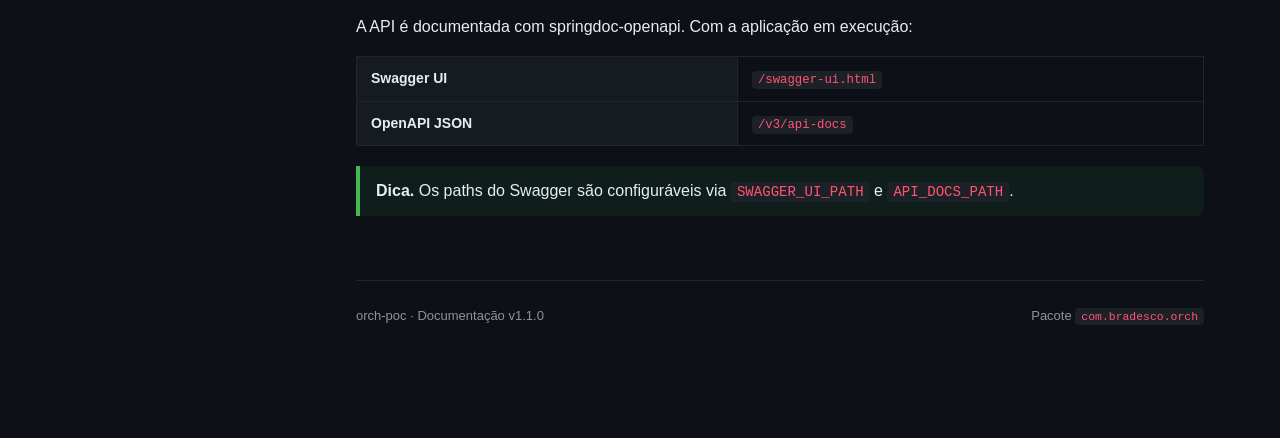
==== commit db3c015d: "FEAT(INTERACTION)" ====
--- a/docs/endpoints.html
+++ b/docs/endpoints.html
@@ -13,7 +13,7 @@
     <aside class="sidebar">
         <div class="brand">
             <h1><span class="dot"></span> orch-poc</h1>
-            <span class="ver">v1.0.0</span>
+            <span class="ver">v1.1.0</span>
         </div>
         <nav>
             <div class="group-title">Documentação</div>
@@ -26,6 +26,8 @@
             <a href="#iniciar" class="sub">POST /cap-giro</a>
             <a href="#consultar" class="sub">GET /cap-giro/{id}</a>
             <a href="#etapas" class="sub">GET /{id}/etapas</a>
+            <a href="#credito" class="sub">GET /{id}/credito</a>
+            <a href="#aprovar" class="sub">POST /{id}/etapas/{etapa}/aprovar</a>
             <a href="#modelos" class="sub">Modelos de dados</a>
             <a href="#swagger" class="sub">Swagger / OpenAPI</a>
         </nav>
@@ -145,6 +147,102 @@
             </tbody>
         </table>
 
+        <!-- ---------- GET credito ---------- -->
+        <h2 id="credito">Consultar o crédito de negócio</h2>
+        <div class="endpoint">
+            <span class="method get">GET</span>
+            <span class="path">/cap-giro/{orquestracaoId}/credito</span>
+        </div>
+        <p>
+            Retorna o <strong>crédito de negócio</strong> (cap-giro) associado à orquestração e seu
+            <code>historico</code>. O crédito compartilha o <code>id</code> com a orquestração e é
+            atualizado a cada avanço de etapa (append de uma nova entrada no histórico).
+        </p>
+
+        <h3>Parâmetros de path</h3>
+        <table>
+            <thead><tr><th>Nome</th><th>Tipo</th><th>Descrição</th></tr></thead>
+            <tbody>
+                <tr><td><code>orquestracaoId</code></td><td>string</td><td>Id da orquestração (= id do crédito).</td></tr>
+            </tbody>
+        </table>
+
+        <h3>Respostas</h3>
+        <table>
+            <thead><tr><th>Código</th><th>Descrição</th><th>Body</th></tr></thead>
+            <tbody>
+                <tr><td><span class="pill ok">200</span> OK</td><td>Crédito encontrado.</td><td><code>CreditoResponse</code></td></tr>
+                <tr><td><span class="pill err">404</span> Not Found</td><td>Crédito não existe.</td><td>—</td></tr>
+            </tbody>
+        </table>
+        <pre><code>{
+  "id": "665f1c2a9b4e2a0012a3b4c5",
+  "historico": [
+    {
+      "situacao": "PENDENTE",
+      "descricao": "Solicitação de oferta iniciada",
+      "dataHoraCriacao": "2026-09-15T10:00:00Z",
+      "dataHoraAtualizacao": "2026-09-15T10:00:00Z"
+    },
+    {
+      "situacao": "EM_ANDAMENTO",
+      "descricao": "Oferta processada",
+      "dataHoraCriacao": "2026-09-15T10:00:03Z",
+      "dataHoraAtualizacao": "2026-09-15T10:00:03Z"
+    }
+  ]
+}</code></pre>
+
+        <!-- ---------- POST aprovar ---------- -->
+        <h2 id="aprovar">Aprovar (retomar) uma etapa</h2>
+        <div class="endpoint">
+            <span class="method post">POST</span>
+            <span class="path">/cap-giro/{orquestracaoId}/etapas/{etapa}/aprovar</span>
+        </div>
+        <p>
+            Retoma uma etapa suspensa em <code>PENDENTE_DE_INTERACAO</code>. Não executa a etapa de
+            forma síncrona: registra a interação (<code>tipo</code> + <code>aprovadoEm</code>),
+            transiciona a etapa para <code>PENDENTE</code> e republica a mensagem na fila para
+            retomada assíncrona. É <strong>idempotente</strong>.
+        </p>
+
+        <h3>Parâmetros de path</h3>
+        <table>
+            <thead><tr><th>Nome</th><th>Tipo</th><th>Descrição</th></tr></thead>
+            <tbody>
+                <tr><td><code>orquestracaoId</code></td><td>string</td><td>Id da orquestração.</td></tr>
+                <tr><td><code>etapa</code></td><td>string</td><td>Nome canônico da etapa (ex.: <code>baas:etapa:cap-giro:elegibilidade</code>).</td></tr>
+            </tbody>
+        </table>
+
+        <h3>Request body <span class="pill">opcional</span></h3>
+        <pre><code>{
+  "tipo": "HUMANA",                 // opcional; HUMANA ou MAQUINA; assume HUMANA se ausente
+  "correlationId": "a1b2c3d4-..."   // opcional; se ausente, gera um UUID
+}</code></pre>
+        <p>O corpo inteiro é opcional. Enviar a requisição sem body assume <code>tipo = HUMANA</code>.</p>
+
+        <h3>Respostas</h3>
+        <table>
+            <thead><tr><th>Código</th><th>Descrição</th><th>Body</th></tr></thead>
+            <tbody>
+                <tr><td><span class="pill ok">202</span> Accepted</td><td>Aprovação registrada; etapa republicada para retomada.</td><td><code>AprovarEtapaResponse</code></td></tr>
+                <tr><td><span class="pill info">200</span> OK</td><td>Aprovação já processada anteriormente (idempotente).</td><td><code>AprovarEtapaResponse</code></td></tr>
+                <tr><td><span class="pill err">404</span> Not Found</td><td>Orquestração ou etapa não encontrada.</td><td>—</td></tr>
+            </tbody>
+        </table>
+        <pre><code>{
+  "orquestracaoId": "665f1c2a9b4e2a0012a3b4c5",
+  "etapa": "baas:etapa:cap-giro:elegibilidade",
+  "resultado": "APROVADA"
+}</code></pre>
+
+        <h3>Exemplo</h3>
+        <pre><code>curl -i -X POST \
+  http://localhost:8081/cap-giro/665f1c2a9b4e2a0012a3b4c5/etapas/baas:etapa:cap-giro:elegibilidade/aprovar \
+  -H "Content-Type: application/json" \
+  -d '{ "tipo": "HUMANA" }'</code></pre>
+
         <!-- ---------- Modelos ---------- -->
         <h2 id="modelos">Modelos de dados</h2>
 
@@ -172,7 +270,7 @@
                 <tr><td><code>tentativasRealizadas</code></td><td>int</td><td>Tentativas já executadas.</td></tr>
                 <tr><td><code>limiteRetentativas</code></td><td>int</td><td>Limite configurado (padrão 3).</td></tr>
                 <tr><td><code>callbackResponse</code></td><td>object</td><td>Payload livre retornado pela etapa.</td></tr>
-                <tr><td><code>interacao</code></td><td>InteracaoResponseView</td><td>Presente só após retomada por aprovação humana.</td></tr>
+                <tr><td><code>interacao</code></td><td>InteracaoResponseView</td><td>Presente só após retomada por interação (aprovação).</td></tr>
             </tbody>
         </table>
 
@@ -180,9 +278,47 @@
         <table>
             <thead><tr><th>Campo</th><th>Tipo</th><th>Descrição</th></tr></thead>
             <tbody>
-                <tr><td><code>aprovadoPor</code></td><td>string</td><td>Identificador de quem aprovou.</td></tr>
-                <tr><td><code>aprovadoEm</code></td><td>Instant</td><td>Momento da aprovação.</td></tr>
-                <tr><td><code>observacao</code></td><td>string</td><td>Observação livre.</td></tr>
+                <tr><td><code>tipo</code></td><td>string</td><td>Origem da interação: <code>HUMANA</code> ou <code>MAQUINA</code>.</td></tr>
+                <tr><td><code>aprovadoEm</code></td><td>Instant</td><td>Momento em que a interação foi registrada.</td></tr>
+            </tbody>
+        </table>
+
+        <h3>AprovarEtapaRequest <span class="pill">opcional</span></h3>
+        <table>
+            <thead><tr><th>Campo</th><th>Tipo</th><th>Descrição</th></tr></thead>
+            <tbody>
+                <tr><td><code>tipo</code></td><td>string</td><td>Origem da interação: <code>HUMANA</code> ou <code>MAQUINA</code> (assume <code>HUMANA</code> se ausente).</td></tr>
+                <tr><td><code>correlationId</code></td><td>string</td><td>Correlação opcional; gerado se ausente.</td></tr>
+            </tbody>
+        </table>
+
+        <h3>AprovarEtapaResponse</h3>
+        <table>
+            <thead><tr><th>Campo</th><th>Tipo</th><th>Descrição</th></tr></thead>
+            <tbody>
+                <tr><td><code>orquestracaoId</code></td><td>string</td><td>Id da orquestração.</td></tr>
+                <tr><td><code>etapa</code></td><td>string</td><td>Nome canônico da etapa aprovada.</td></tr>
+                <tr><td><code>resultado</code></td><td>string</td><td><code>APROVADA</code>, <code>JA_PROCESSADA</code> ou <code>NAO_ENCONTRADA</code>.</td></tr>
+            </tbody>
+        </table>
+
+        <h3>CreditoResponse</h3>
+        <table>
+            <thead><tr><th>Campo</th><th>Tipo</th><th>Descrição</th></tr></thead>
+            <tbody>
+                <tr><td><code>id</code></td><td>string</td><td>Id do crédito (= id da orquestração).</td></tr>
+                <tr><td><code>historico</code></td><td>HistoricoView[]</td><td>Histórico de situações do crédito (append-only).</td></tr>
+            </tbody>
+        </table>
+
+        <h3>HistoricoView</h3>
+        <table>
+            <thead><tr><th>Campo</th><th>Tipo</th><th>Descrição</th></tr></thead>
+            <tbody>
+                <tr><td><code>situacao</code></td><td>string</td><td><code>PENDENTE</code>, <code>EM_ANDAMENTO</code>, <code>CONCLUIDA</code> ou <code>ERRO</code>.</td></tr>
+                <tr><td><code>descricao</code></td><td>string</td><td>Descrição de negócio da situação.</td></tr>
+                <tr><td><code>dataHoraCriacao</code></td><td>Instant</td><td>Momento de criação da entrada.</td></tr>
+                <tr><td><code>dataHoraAtualizacao</code></td><td>Instant</td><td>Momento da última atualização da entrada.</td></tr>
             </tbody>
         </table>
 
@@ -209,7 +345,7 @@
         </div>
 
         <footer class="docfooter">
-            <span>orch-poc · Documentação v1.0.0</span>
+            <span>orch-poc · Documentação v1.1.0</span>
             <span>Pacote <code>com.bradesco.orch</code></span>
         </footer>
     </main>
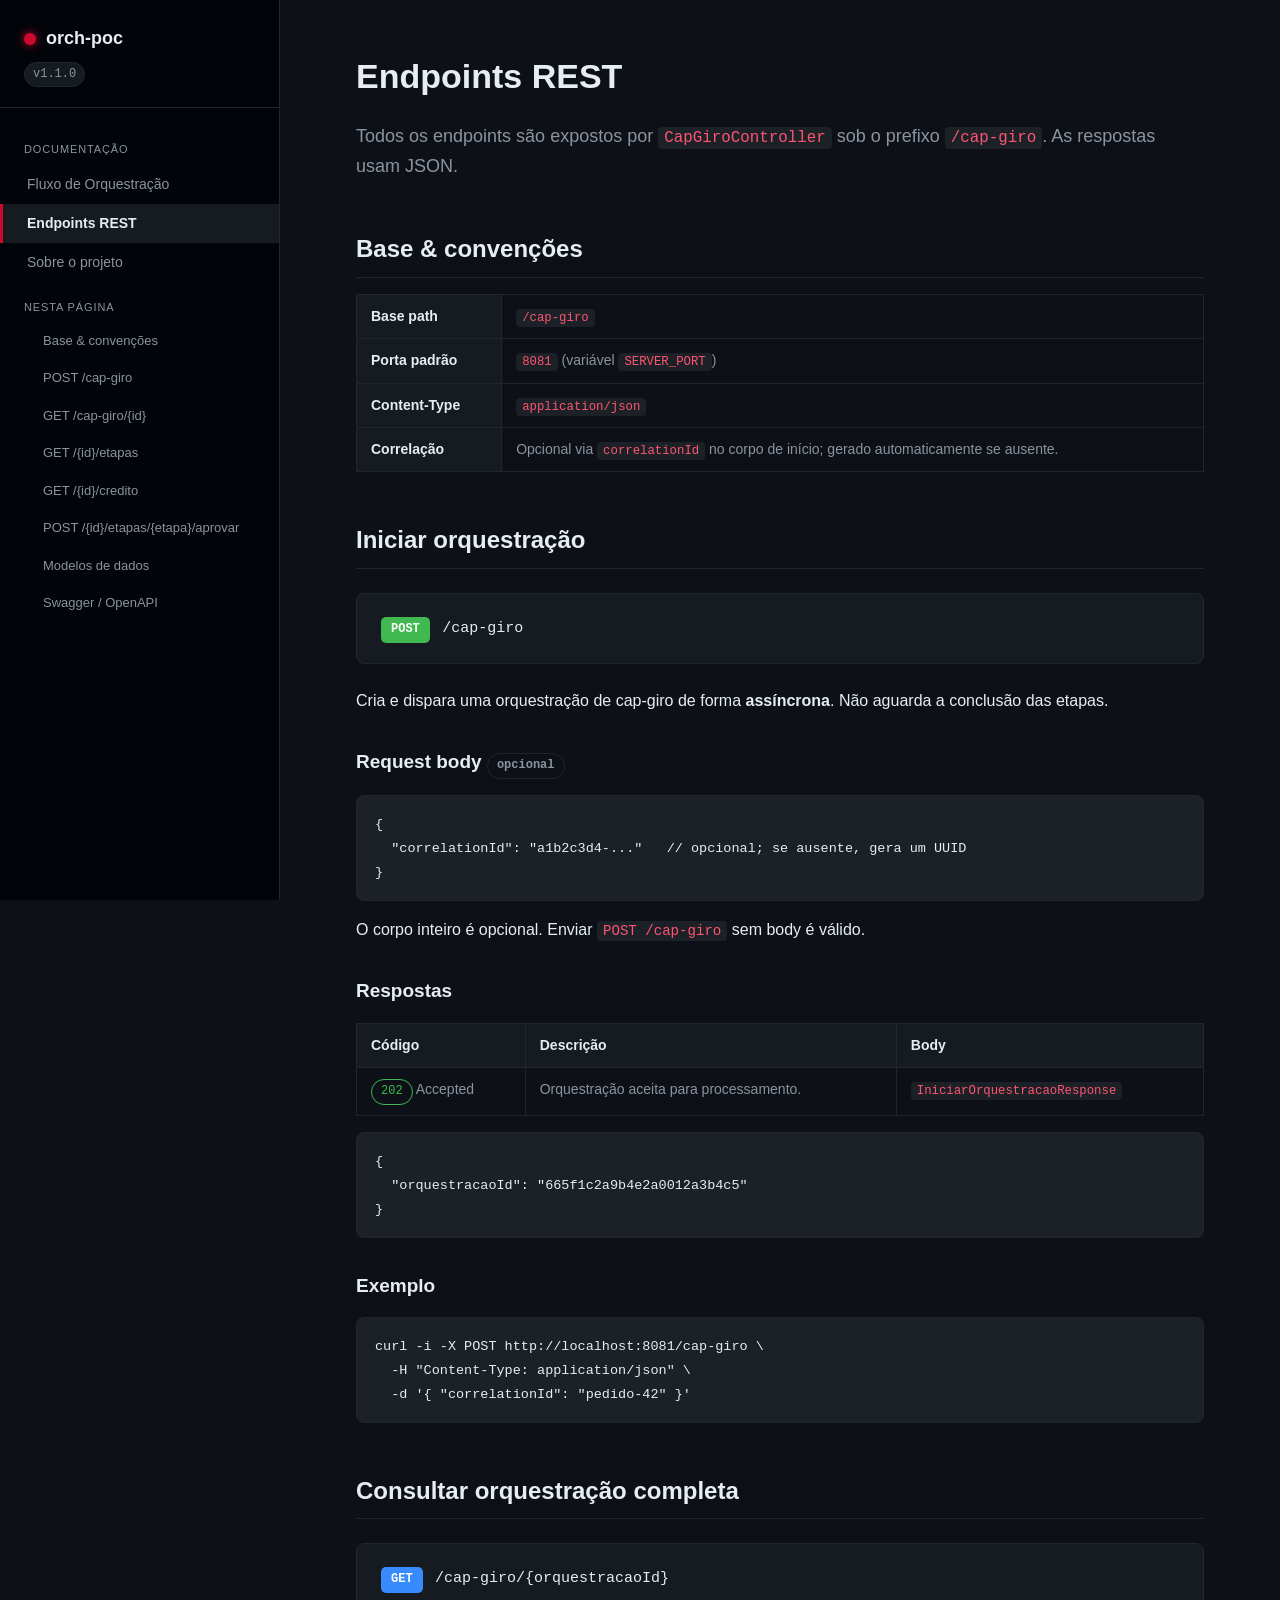
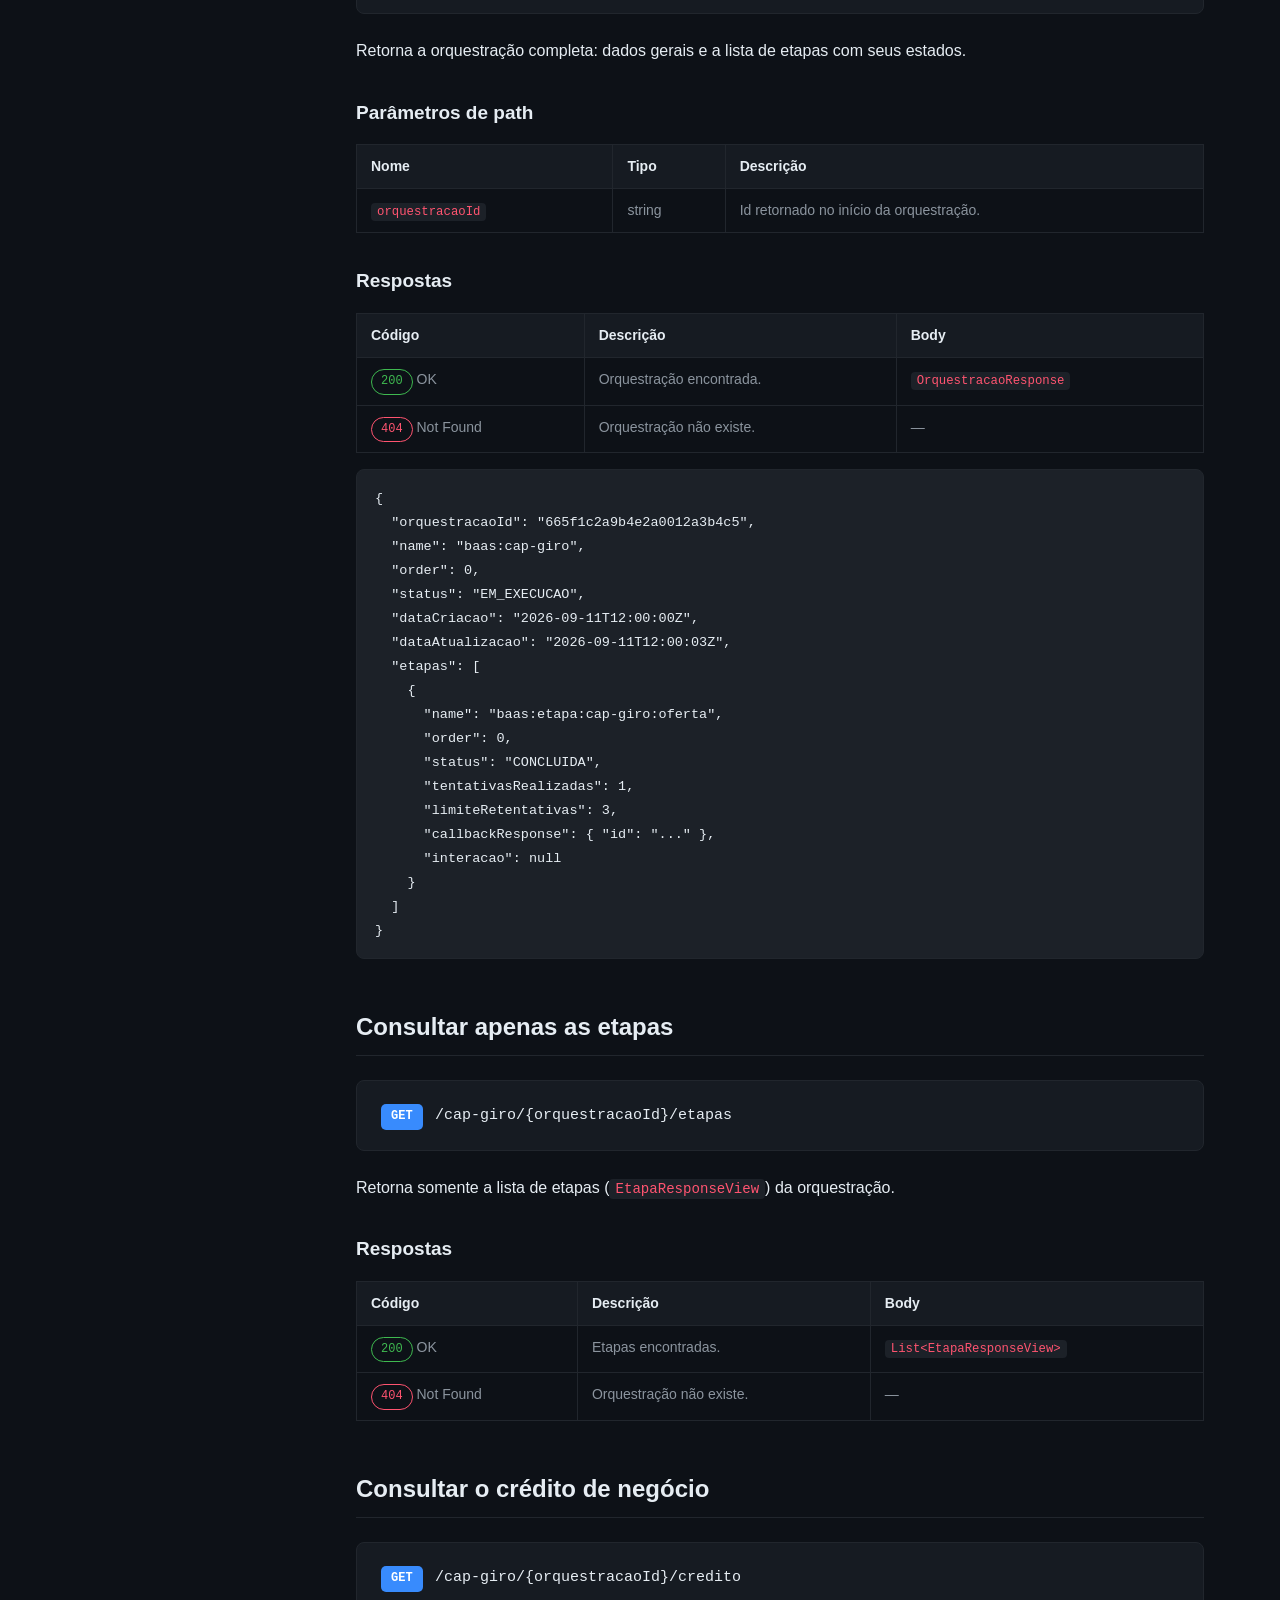
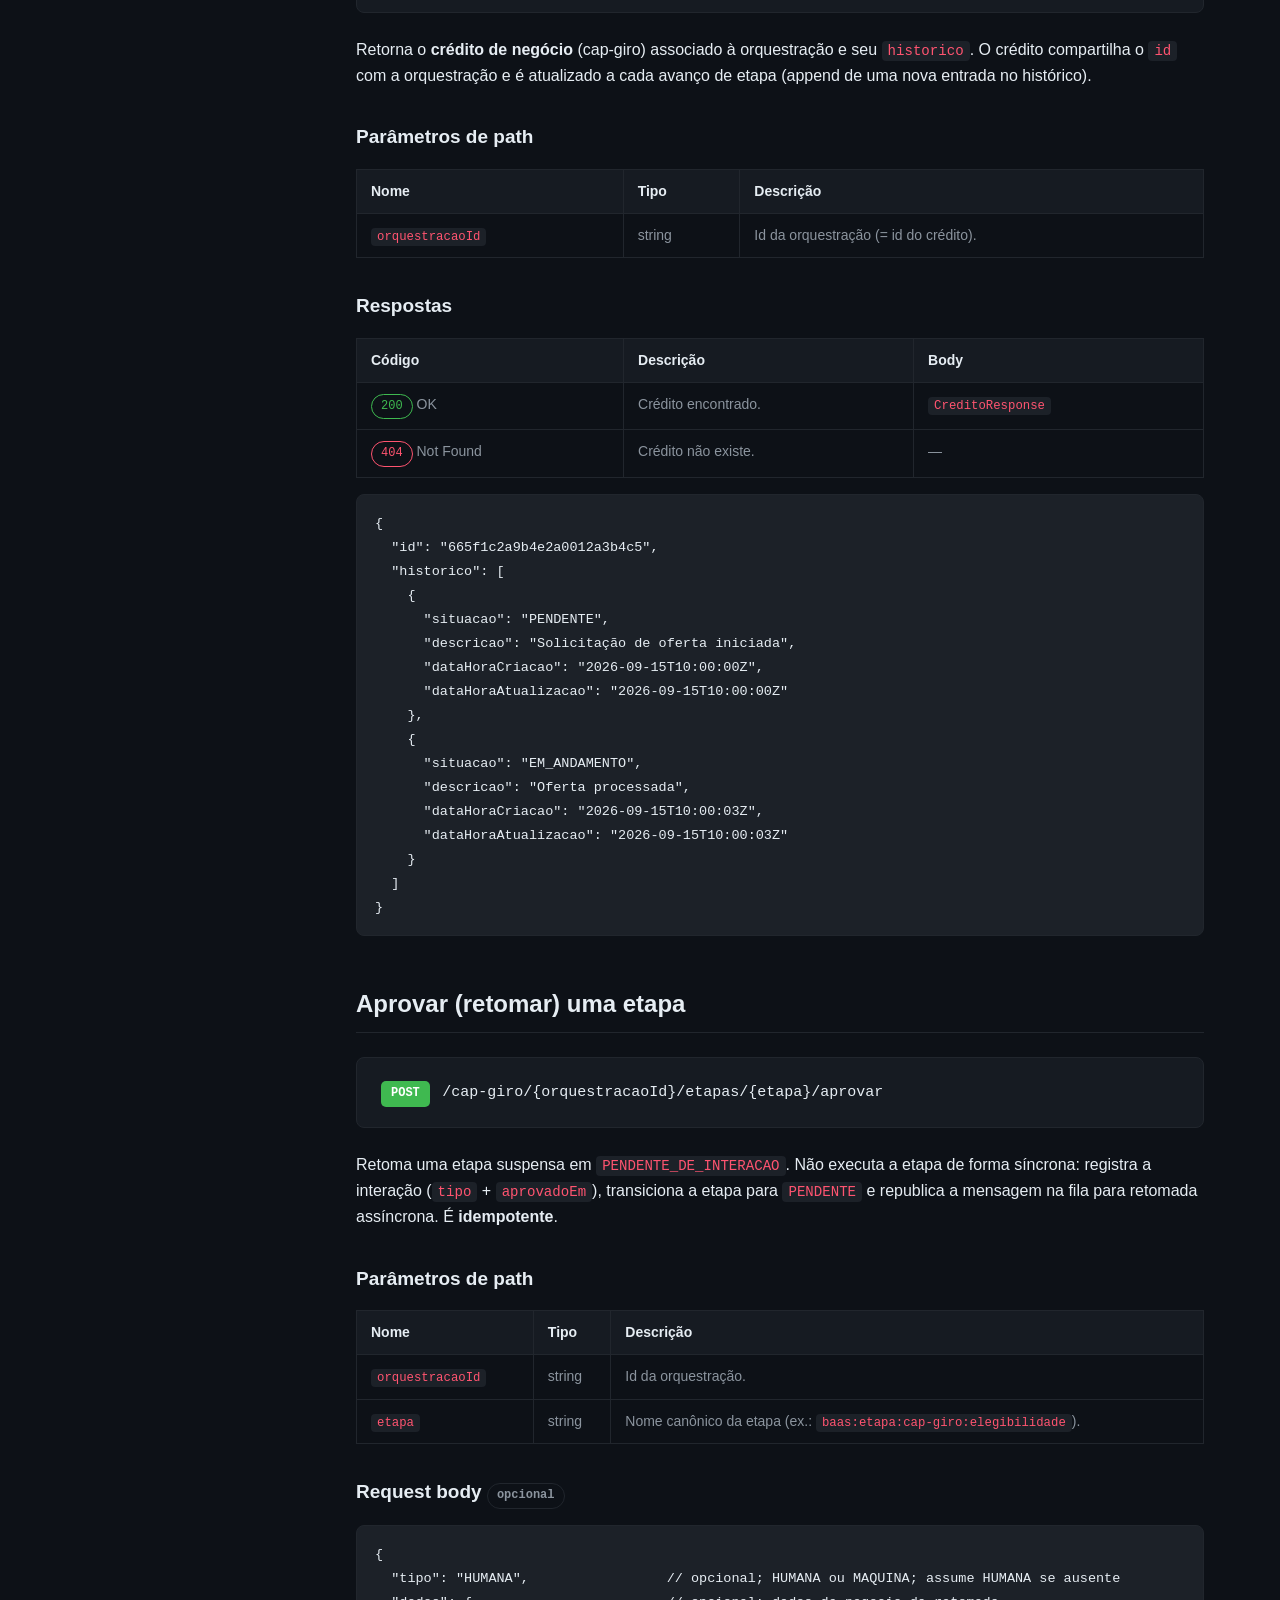
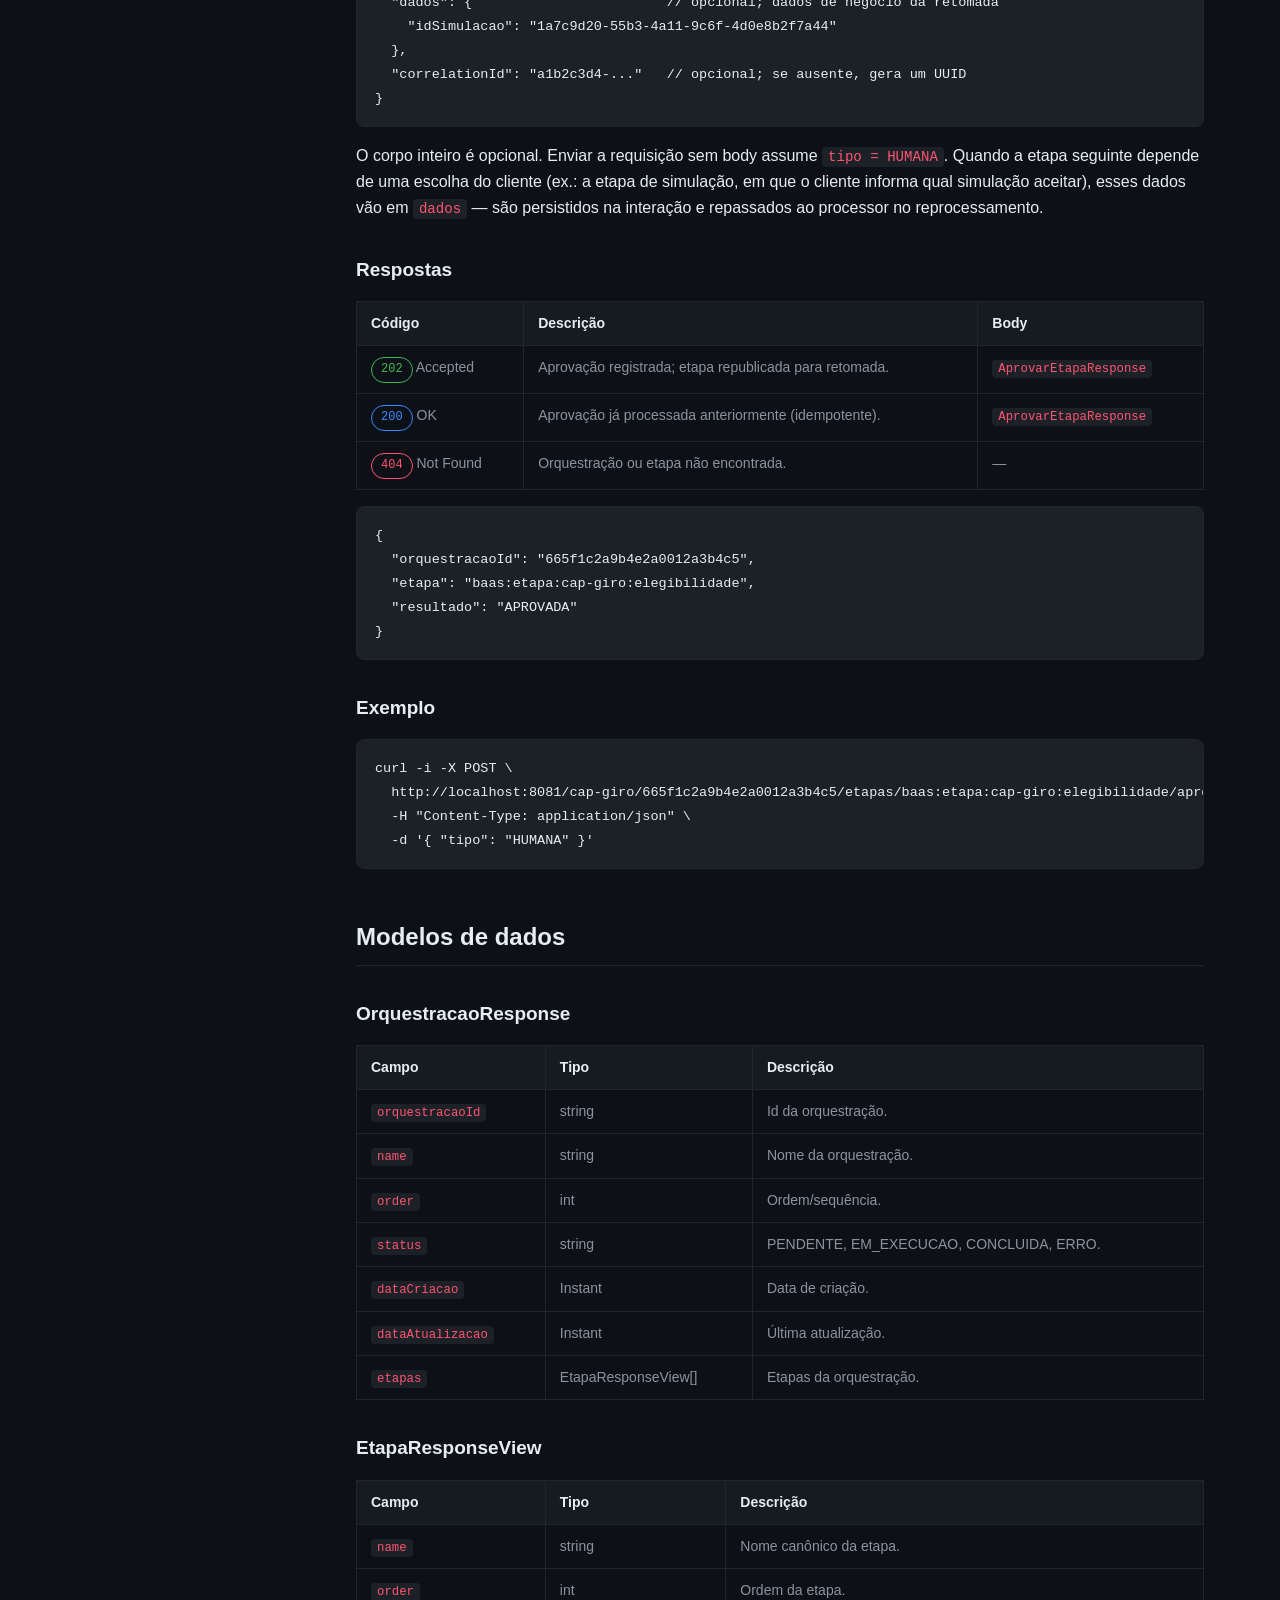
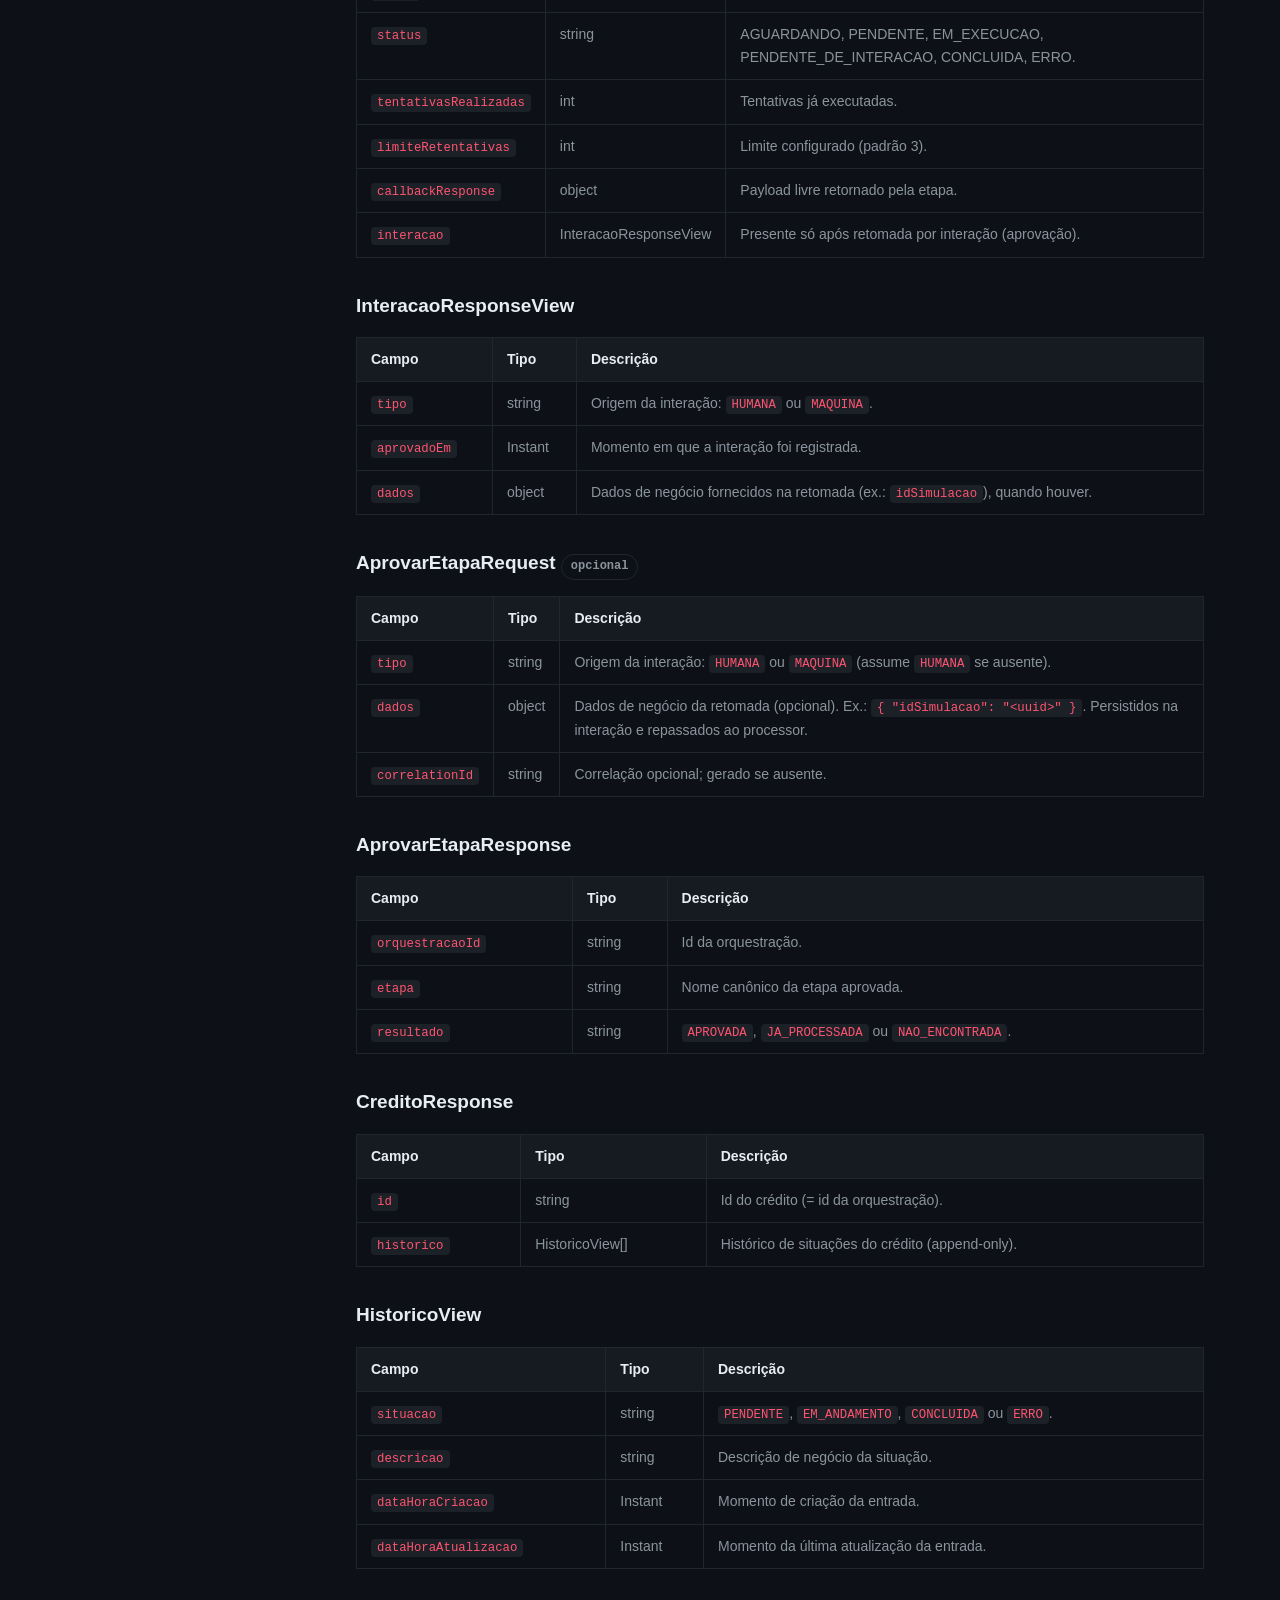
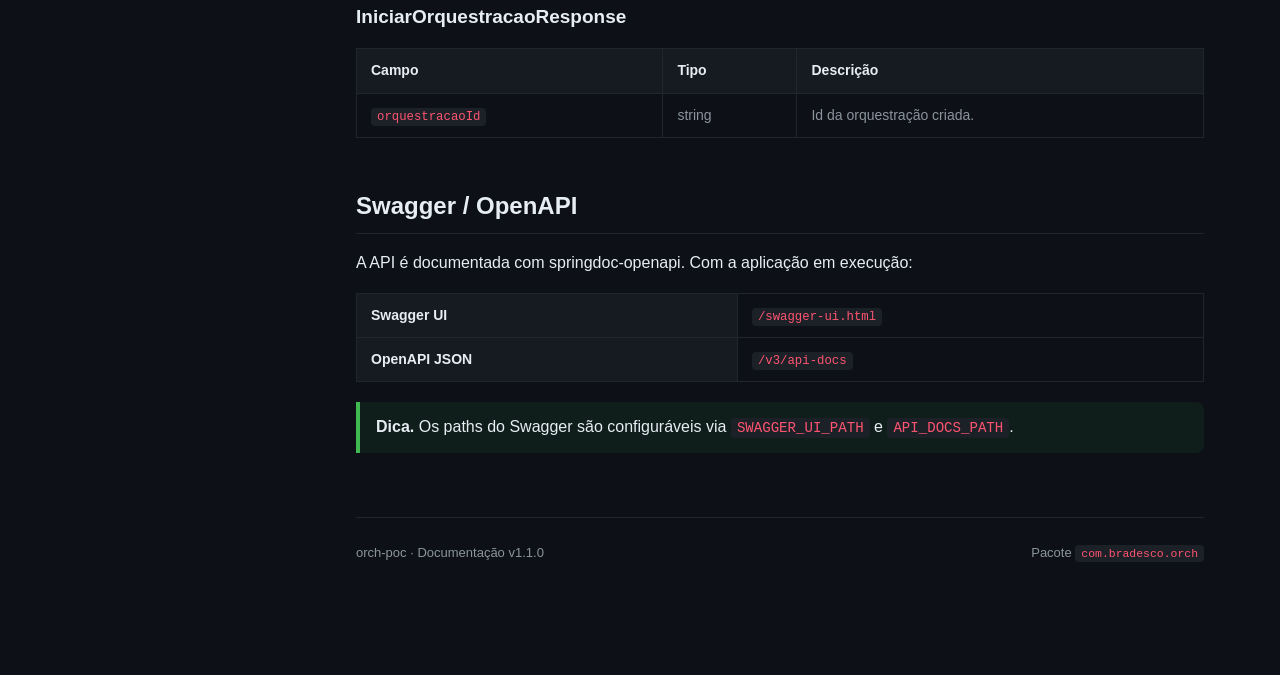
==== commit 24fe6d94: "FEAT(APPROVER)" ====
--- a/docs/endpoints.html
+++ b/docs/endpoints.html
@@ -218,9 +218,17 @@
         <h3>Request body <span class="pill">opcional</span></h3>
         <pre><code>{
   "tipo": "HUMANA",                 // opcional; HUMANA ou MAQUINA; assume HUMANA se ausente
+  "dados": {                        // opcional; dados de negocio da retomada
+    "idSimulacao": "1a7c9d20-55b3-4a11-9c6f-4d0e8b2f7a44"
+  },
   "correlationId": "a1b2c3d4-..."   // opcional; se ausente, gera um UUID
 }</code></pre>
-        <p>O corpo inteiro é opcional. Enviar a requisição sem body assume <code>tipo = HUMANA</code>.</p>
+        <p>
+            O corpo inteiro é opcional. Enviar a requisição sem body assume <code>tipo = HUMANA</code>.
+            Quando a etapa seguinte depende de uma escolha do cliente (ex.: a etapa de simulação, em
+            que o cliente informa qual simulação aceitar), esses dados vão em <code>dados</code> —
+            são persistidos na interação e repassados ao processor no reprocessamento.
+        </p>
 
         <h3>Respostas</h3>
         <table>
@@ -280,6 +288,7 @@
             <tbody>
                 <tr><td><code>tipo</code></td><td>string</td><td>Origem da interação: <code>HUMANA</code> ou <code>MAQUINA</code>.</td></tr>
                 <tr><td><code>aprovadoEm</code></td><td>Instant</td><td>Momento em que a interação foi registrada.</td></tr>
+                <tr><td><code>dados</code></td><td>object</td><td>Dados de negócio fornecidos na retomada (ex.: <code>idSimulacao</code>), quando houver.</td></tr>
             </tbody>
         </table>
 
@@ -288,6 +297,7 @@
             <thead><tr><th>Campo</th><th>Tipo</th><th>Descrição</th></tr></thead>
             <tbody>
                 <tr><td><code>tipo</code></td><td>string</td><td>Origem da interação: <code>HUMANA</code> ou <code>MAQUINA</code> (assume <code>HUMANA</code> se ausente).</td></tr>
+                <tr><td><code>dados</code></td><td>object</td><td>Dados de negócio da retomada (opcional). Ex.: <code>{ "idSimulacao": "&lt;uuid&gt;" }</code>. Persistidos na interação e repassados ao processor.</td></tr>
                 <tr><td><code>correlationId</code></td><td>string</td><td>Correlação opcional; gerado se ausente.</td></tr>
             </tbody>
         </table>
